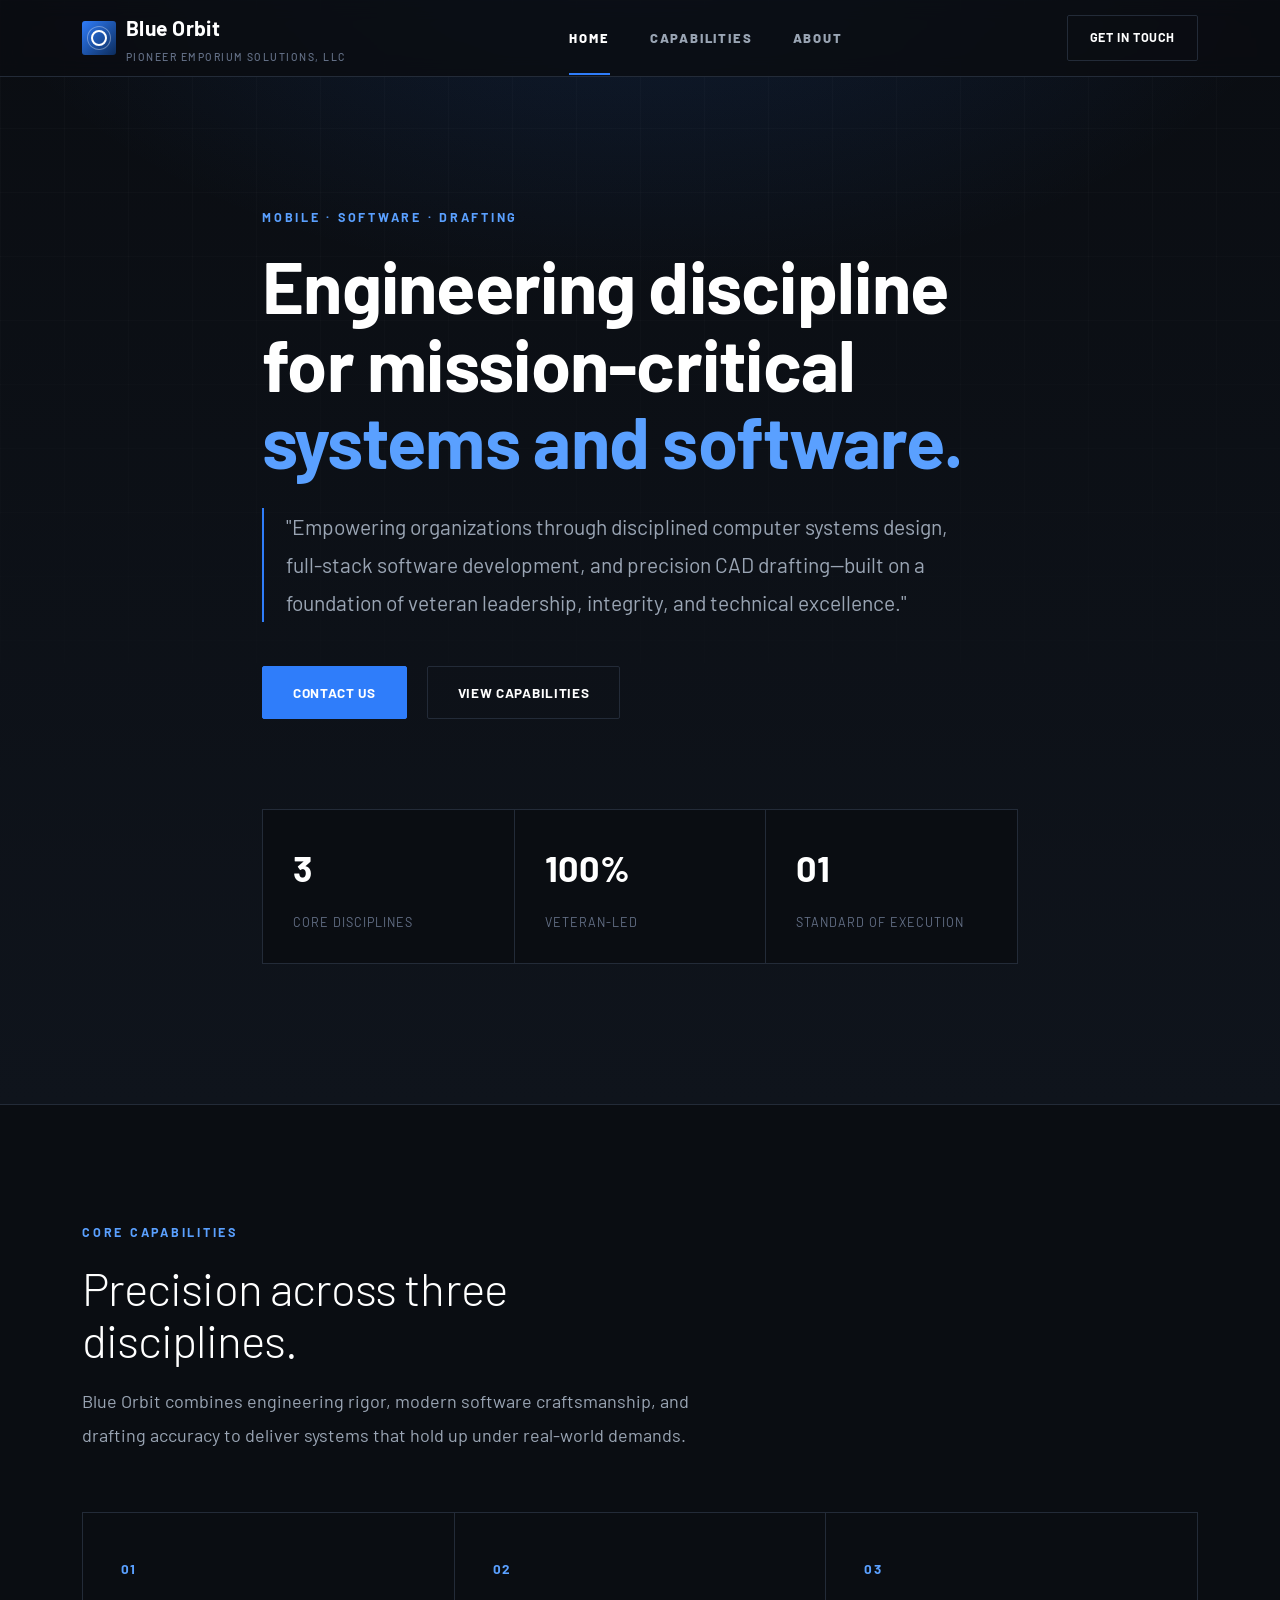
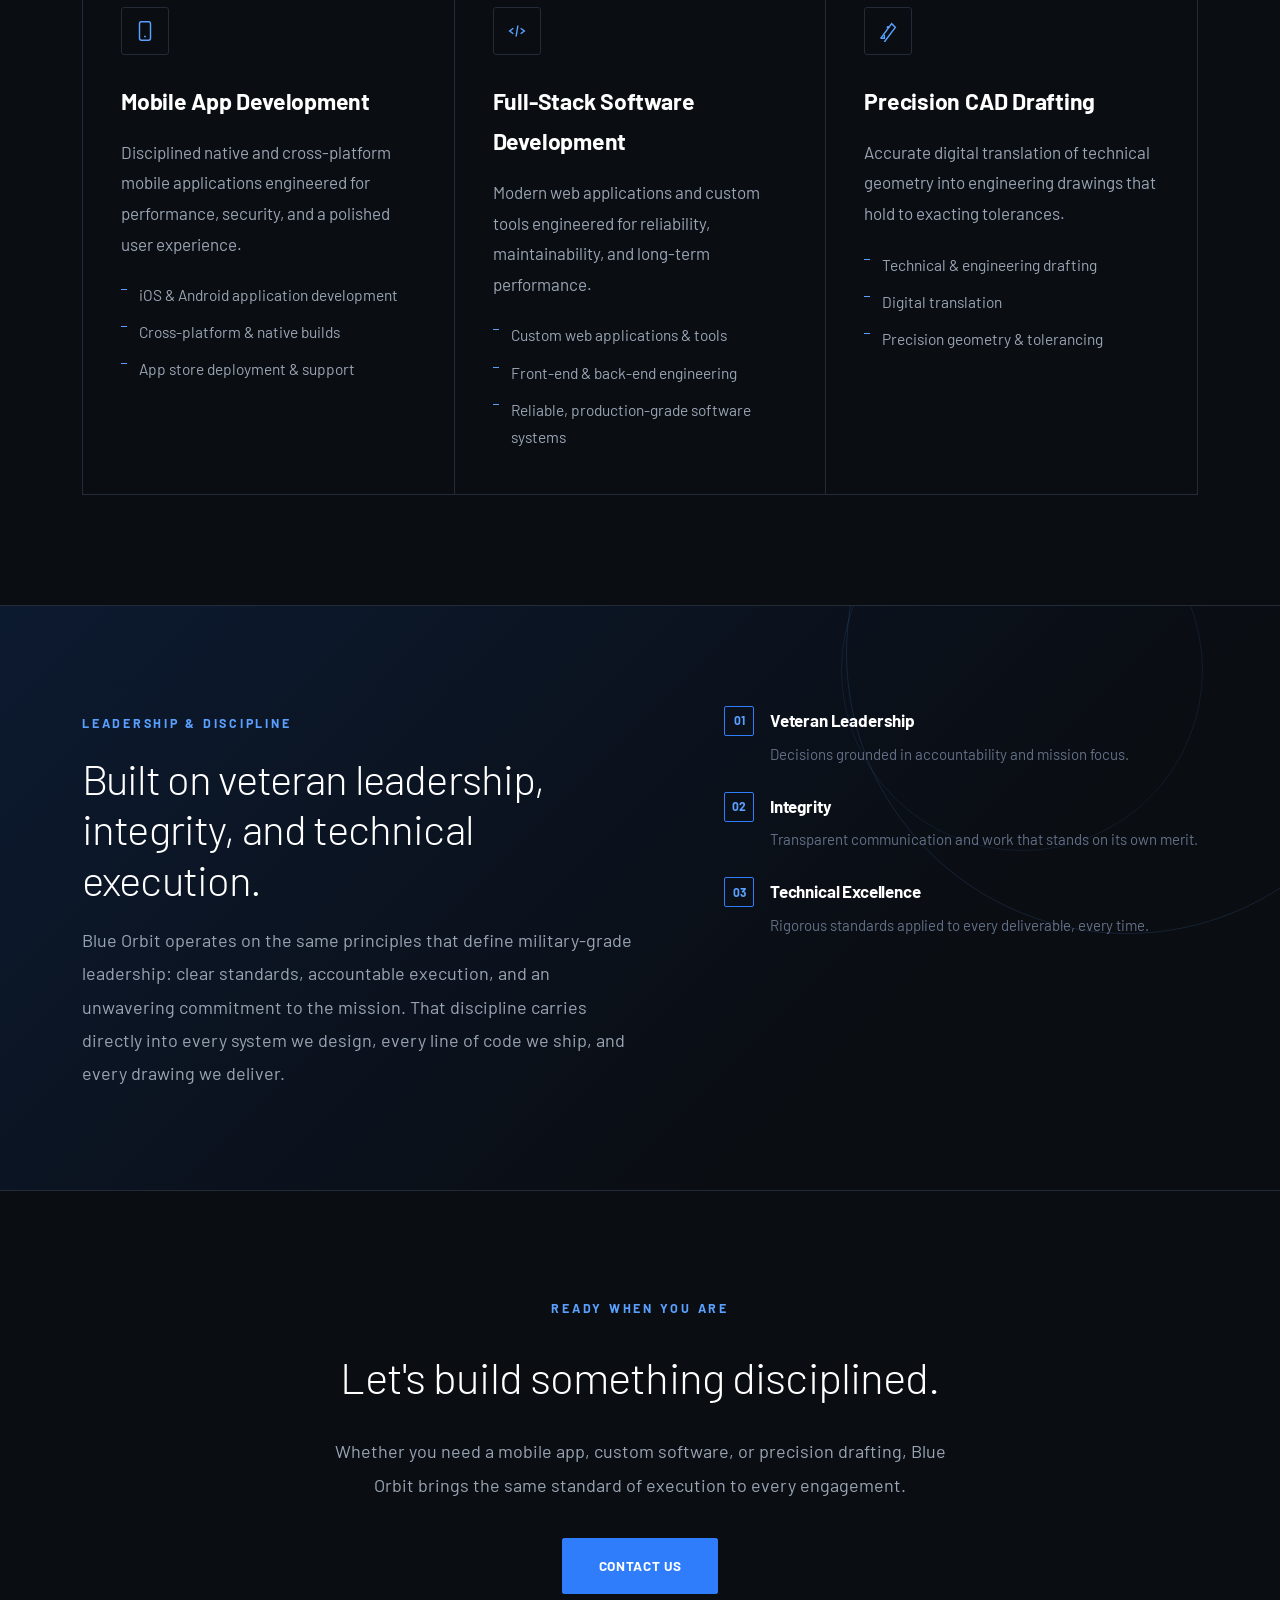
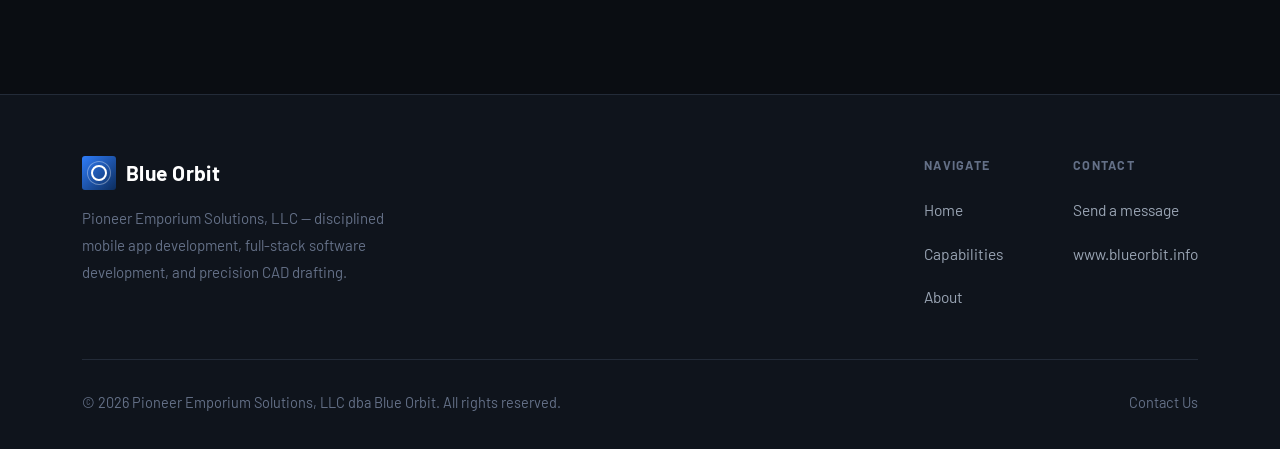
==== index.html @ cd6007b4 "Adopt Barlow typeface and light heading weights to match reference" ====
<!DOCTYPE html>
<html lang="en">
<head>
<meta charset="UTF-8">
<meta name="viewport" content="width=device-width, initial-scale=1.0">
<title>Blue Orbit | Mobile App Development, Software Development &amp; CAD Drafting</title>
<meta name="description" content="Blue Orbit (Pioneer Emporium Solutions, LLC) delivers disciplined mobile app development, full-stack software development, and precision CAD drafting — built on veteran leadership, integrity, and technical excellence.">
<link rel="icon" href="data:,">
<link rel="preconnect" href="https://fonts.googleapis.com">
<link rel="preconnect" href="https://fonts.gstatic.com" crossorigin>
<link href="https://fonts.googleapis.com/css2?family=Barlow:wght@300;400;500;600;700;800&display=swap" rel="stylesheet">
<link rel="stylesheet" href="styles.css">
</head>
<body>

<header class="site-header">
  <div class="container navbar">
    <a href="index.html" class="brand">
      <span class="brand-mark" aria-hidden="true"></span>
      <span>
        Blue Orbit
        <span class="brand-name-sub">Pioneer Emporium Solutions, LLC</span>
      </span>
    </a>

    <nav class="nav-links" id="navLinks">
      <a href="index.html" class="active">Home</a>
      <a href="index.html#capabilities">Capabilities</a>
      <a href="about.html">About</a>
    </nav>

    <div class="nav-cta">
      <a href="about.html#contact" class="btn btn-outline btn-sm">Get in Touch</a>
      <button class="menu-toggle" id="menuToggle" aria-label="Toggle navigation menu" aria-expanded="false">
        <span></span><span></span><span></span>
      </button>
    </div>
  </div>
</header>

<main>

  <section class="hero">
    <div class="container hero-inner">
      <span class="eyebrow">Mobile &middot; Software &middot; Drafting</span>
      <h1>Engineering discipline for mission-critical <span>systems and software.</span></h1>
      <p class="hero-mission">
        "Empowering organizations through disciplined computer systems design, full-stack software development, and precision CAD drafting&mdash;built on a foundation of veteran leadership, integrity, and technical excellence."
      </p>
      <div class="hero-actions">
        <a href="about.html#contact" class="btn btn-primary">Contact Us</a>
        <a href="#capabilities" class="btn btn-outline">View Capabilities</a>
      </div>
      <div class="hero-stats">
        <div class="hero-stat">
          <span class="num">3</span>
          <span class="label">Core Disciplines</span>
        </div>
        <div class="hero-stat">
          <span class="num">100%</span>
          <span class="label">Veteran-Led</span>
        </div>
        <div class="hero-stat">
          <span class="num">01</span>
          <span class="label">Standard of Execution</span>
        </div>
      </div>
    </div>
  </section>

  <section id="capabilities">
    <div class="container">
      <div class="section-header">
        <span class="eyebrow">Core Capabilities</span>
        <h2>Precision across three disciplines.</h2>
        <p>Blue Orbit combines engineering rigor, modern software craftsmanship, and drafting accuracy to deliver systems that hold up under real-world demands.</p>
      </div>

      <div class="card-grid">
        <div class="card">
          <div class="card-index">01</div>
          <div class="card-icon" aria-hidden="true">
            <svg width="22" height="22" viewBox="0 0 24 24" fill="none" stroke="currentColor" stroke-width="1.6"><rect x="6" y="2" width="12" height="20" rx="2"/><path d="M11 18h2"/></svg>
          </div>
          <h3>Mobile App Development</h3>
          <p>Disciplined native and cross-platform mobile applications engineered for performance, security, and a polished user experience.</p>
          <ul class="card-list">
            <li>iOS &amp; Android application development</li>
            <li>Cross-platform &amp; native builds</li>
            <li>App store deployment &amp; support</li>
          </ul>
        </div>

        <div class="card">
          <div class="card-index">02</div>
          <div class="card-icon" aria-hidden="true">
            <svg width="22" height="22" viewBox="0 0 24 24" fill="none" stroke="currentColor" stroke-width="1.6"><path d="M8 9l-4 3 4 3M16 9l4 3-4 3M13 6l-2 12"/></svg>
          </div>
          <h3>Full-Stack Software Development</h3>
          <p>Modern web applications and custom tools engineered for reliability, maintainability, and long-term performance.</p>
          <ul class="card-list">
            <li>Custom web applications &amp; tools</li>
            <li>Front-end &amp; back-end engineering</li>
            <li>Reliable, production-grade software systems</li>
          </ul>
        </div>

        <div class="card">
          <div class="card-index">03</div>
          <div class="card-icon" aria-hidden="true">
            <svg width="22" height="22" viewBox="0 0 24 24" fill="none" stroke="currentColor" stroke-width="1.6"><path d="M4 20L16 4l4 4L8 24"/><circle cx="12" cy="8" r="1.4" fill="currentColor" stroke="none"/><path d="M4 20h4v-4"/></svg>
          </div>
          <h3>Precision CAD Drafting</h3>
          <p>Accurate digital translation of technical geometry into engineering drawings that hold to exacting tolerances.</p>
          <ul class="card-list">
            <li>Technical &amp; engineering drafting</li>
            <li>Digital translation</li>
            <li>Precision geometry &amp; tolerancing</li>
          </ul>
        </div>
      </div>
    </div>
  </section>

  <section class="banner">
    <div class="container banner-inner">
      <div class="banner-copy">
        <span class="eyebrow">Leadership &amp; Discipline</span>
        <h2>Built on veteran leadership, integrity, and technical execution.</h2>
        <p>Blue Orbit operates on the same principles that define military-grade leadership: clear standards, accountable execution, and an unwavering commitment to the mission. That discipline carries directly into every system we design, every line of code we ship, and every drawing we deliver.</p>
      </div>
      <div class="banner-pillars">
        <div class="pillar">
          <div class="pillar-mark">01</div>
          <div>
            <h4>Veteran Leadership</h4>
            <p>Decisions grounded in accountability and mission focus.</p>
          </div>
        </div>
        <div class="pillar">
          <div class="pillar-mark">02</div>
          <div>
            <h4>Integrity</h4>
            <p>Transparent communication and work that stands on its own merit.</p>
          </div>
        </div>
        <div class="pillar">
          <div class="pillar-mark">03</div>
          <div>
            <h4>Technical Excellence</h4>
            <p>Rigorous standards applied to every deliverable, every time.</p>
          </div>
        </div>
      </div>
    </div>
  </section>

  <section class="cta-band">
    <div class="container">
      <span class="eyebrow">Ready When You Are</span>
      <h2>Let's build something disciplined.</h2>
      <p>Whether you need a mobile app, custom software, or precision drafting, Blue Orbit brings the same standard of execution to every engagement.</p>
      <a href="about.html#contact" class="btn btn-primary">Contact Us</a>
    </div>
  </section>

</main>

<footer class="site-footer">
  <div class="container">
    <div class="footer-top">
      <div class="footer-brand">
        <a href="index.html" class="brand">
          <span class="brand-mark" aria-hidden="true"></span>
          <span>Blue Orbit</span>
        </a>
        <p>Pioneer Emporium Solutions, LLC &mdash; disciplined mobile app development, full-stack software development, and precision CAD drafting.</p>
      </div>
      <div class="footer-cols">
        <div class="footer-col">
          <h5>Navigate</h5>
          <ul>
            <li><a href="index.html">Home</a></li>
            <li><a href="index.html#capabilities">Capabilities</a></li>
            <li><a href="about.html">About</a></li>
          </ul>
        </div>
        <div class="footer-col">
          <h5>Contact</h5>
          <ul>
            <li><a href="about.html#contact">Send a message</a></li>
            <li><a href="https://www.blueorbit.info">www.blueorbit.info</a></li>
          </ul>
        </div>
      </div>
    </div>
    <div class="footer-bottom">
      <span>&copy; 2026 Pioneer Emporium Solutions, LLC dba Blue Orbit. All rights reserved.</span>
      <a href="about.html#contact">Contact Us</a>
    </div>
  </div>
</footer>

<script src="script.js"></script>
</body>
</html>
---- styles.css ----
/* ==========================================================================
   Blue Orbit — Pioneer Emporium Solutions, LLC
   Global Stylesheet
   ========================================================================== */

:root {
  --color-bg: #0a0d12;
  --color-bg-alt: #0f141c;
  --color-surface: #141a24;
  --color-surface-border: #232b38;
  --color-accent: #2f7dfa;
  --color-accent-bright: #5aa0ff;
  --color-accent-dim: rgba(47, 125, 250, 0.12);
  --color-text: #e8ecf2;
  --color-text-muted: #9aa5b4;
  --color-text-faint: #647087;
  --color-white: #ffffff;
  --font-display: "Barlow", "Segoe UI", "Helvetica Neue", Arial, sans-serif;
  --font-body: "Barlow", "Segoe UI", "Helvetica Neue", Arial, sans-serif;
  --max-width: 1180px;
  --transition: 0.25s ease;
}

* {
  margin: 0;
  padding: 0;
  box-sizing: border-box;
}

html {
  scroll-behavior: smooth;
}

body {
  background-color: var(--color-bg);
  color: var(--color-text);
  font-family: var(--font-body);
  font-size: 18px;
  line-height: 1.75;
  -webkit-font-smoothing: antialiased;
  overflow-x: hidden;
}

img {
  max-width: 100%;
  display: block;
}

a {
  color: inherit;
  text-decoration: none;
}

ul {
  list-style: none;
}

.container {
  width: 100%;
  max-width: var(--max-width);
  margin: 0 auto;
  padding: 0 32px;
}

.eyebrow {
  display: inline-block;
  font-size: 12.5px;
  font-weight: 700;
  letter-spacing: 0.22em;
  text-transform: uppercase;
  color: var(--color-accent-bright);
  margin-bottom: 18px;
}

h1, h2, h3, h4 {
  font-family: var(--font-display);
  font-weight: 700;
  letter-spacing: -0.01em;
  color: var(--color-white);
}

/* ==========================================================================
   Navigation
   ========================================================================== */

.site-header {
  position: fixed;
  top: 0;
  left: 0;
  right: 0;
  z-index: 1000;
  background: rgba(10, 13, 18, 0.82);
  backdrop-filter: blur(10px);
  -webkit-backdrop-filter: blur(10px);
  border-bottom: 1px solid var(--color-surface-border);
  transition: background var(--transition);
}

.navbar {
  display: flex;
  align-items: center;
  justify-content: space-between;
  height: 76px;
}

.brand {
  display: flex;
  align-items: center;
  gap: 10px;
  font-family: var(--font-display);
  font-weight: 700;
  font-size: 21px;
  color: var(--color-white);
  letter-spacing: 0.02em;
}

.brand-mark {
  width: 34px;
  height: 34px;
  border-radius: 3px;
  background: linear-gradient(135deg, var(--color-accent) 0%, #0c2c5c 100%);
  display: flex;
  align-items: center;
  justify-content: center;
  position: relative;
  flex-shrink: 0;
}

.brand-mark::before {
  content: "";
  width: 12px;
  height: 12px;
  border: 2px solid var(--color-white);
  border-radius: 50%;
  box-shadow: 0 0 0 2px transparent;
}

.brand-mark::after {
  content: "";
  position: absolute;
  width: 22px;
  height: 22px;
  border: 1px solid rgba(255, 255, 255, 0.35);
  border-radius: 50%;
  transform: rotate(35deg);
}

.brand-name-sub {
  display: block;
  font-size: 10.5px;
  font-weight: 500;
  letter-spacing: 0.14em;
  text-transform: uppercase;
  color: var(--color-text-faint);
  margin-top: 1px;
}

.nav-links {
  display: flex;
  align-items: center;
  gap: 40px;
}

.nav-links a {
  font-size: 13px;
  font-weight: 800;
  text-transform: uppercase;
  color: var(--color-text-muted);
  letter-spacing: 0.14em;
  transition: color var(--transition);
  position: relative;
}

.nav-links a:hover,
.nav-links a.active {
  color: var(--color-white);
}

.nav-links a.active::after {
  content: "";
  position: absolute;
  left: 0;
  right: 0;
  bottom: -26px;
  height: 2px;
  background: var(--color-accent);
}

.nav-cta {
  display: flex;
  align-items: center;
  gap: 24px;
}

.btn {
  display: inline-flex;
  align-items: center;
  justify-content: center;
  gap: 8px;
  padding: 14px 30px;
  font-size: 13.5px;
  font-weight: 700;
  letter-spacing: 0.05em;
  text-transform: uppercase;
  border-radius: 2px;
  border: 1px solid transparent;
  cursor: pointer;
  transition: all var(--transition);
  white-space: nowrap;
}

.btn-primary {
  background: var(--color-accent);
  color: var(--color-white);
  border-color: var(--color-accent);
}

.btn-primary:hover {
  background: var(--color-accent-bright);
  border-color: var(--color-accent-bright);
  transform: translateY(-1px);
}

.btn-outline {
  background: transparent;
  color: var(--color-white);
  border-color: var(--color-surface-border);
}

.btn-outline:hover {
  border-color: var(--color-accent-bright);
  color: var(--color-accent-bright);
}

.btn-sm {
  padding: 11px 22px;
  font-size: 12.5px;
}

.menu-toggle {
  display: none;
  flex-direction: column;
  gap: 5px;
  background: none;
  border: none;
  cursor: pointer;
  padding: 8px;
}

.menu-toggle span {
  width: 24px;
  height: 2px;
  background: var(--color-white);
  transition: all var(--transition);
}

/* ==========================================================================
   Hero
   ========================================================================== */

.hero {
  position: relative;
  padding: 200px 0 140px;
  background:
    radial-gradient(ellipse 90% 60% at 50% -10%, rgba(47, 125, 250, 0.16), transparent 60%),
    linear-gradient(180deg, var(--color-bg) 0%, var(--color-bg-alt) 100%);
  border-bottom: 1px solid var(--color-surface-border);
  overflow: hidden;
}

.hero::before {
  content: "";
  position: absolute;
  inset: 0;
  background-image:
    linear-gradient(rgba(255, 255, 255, 0.025) 1px, transparent 1px),
    linear-gradient(90deg, rgba(255, 255, 255, 0.025) 1px, transparent 1px);
  background-size: 64px 64px;
  mask-image: linear-gradient(180deg, black, transparent 80%);
  pointer-events: none;
}

.hero-inner {
  position: relative;
  max-width: 820px;
}

.hero h1 {
  font-size: clamp(42px, 5.8vw, 72px);
  line-height: 1.08;
  margin-bottom: 28px;
}

.hero h1 span {
  color: var(--color-accent-bright);
}

.hero-mission {
  font-size: 21px;
  line-height: 1.8;
  color: var(--color-text-muted);
  max-width: 700px;
  margin-bottom: 44px;
  border-left: 2px solid var(--color-accent);
  padding-left: 22px;
}

.hero-actions {
  display: flex;
  align-items: center;
  gap: 20px;
  flex-wrap: wrap;
}

.hero-note {
  font-size: 14px;
  color: var(--color-text-faint);
  letter-spacing: 0.03em;
}

.hero-stats {
  position: relative;
  margin-top: 90px;
  display: grid;
  grid-template-columns: repeat(3, 1fr);
  gap: 1px;
  background: var(--color-surface-border);
  border: 1px solid var(--color-surface-border);
}

.hero-stat {
  background: var(--color-bg);
  padding: 26px 30px;
}

.hero-stat .num {
  display: block;
  font-family: var(--font-display);
  font-size: 36px;
  font-weight: 700;
  color: var(--color-white);
  margin-bottom: 6px;
}

.hero-stat .label {
  font-size: 12.5px;
  letter-spacing: 0.08em;
  text-transform: uppercase;
  color: var(--color-text-faint);
}

/* ==========================================================================
   Section Scaffolding
   ========================================================================== */

section {
  padding: 110px 0;
}

.section-header {
  max-width: 640px;
  margin-bottom: 60px;
}

.section-header h2 {
  font-size: clamp(32px, 3.8vw, 46px);
  font-weight: 300;
  letter-spacing: -0.02em;
  margin-bottom: 18px;
  line-height: 1.15;
}

.section-header p {
  color: var(--color-text-muted);
  font-size: 18px;
  line-height: 1.85;
}

.section-alt {
  background: var(--color-bg-alt);
  border-top: 1px solid var(--color-surface-border);
  border-bottom: 1px solid var(--color-surface-border);
}

/* ==========================================================================
   Capability / Service Cards
   ========================================================================== */

.card-grid {
  display: grid;
  grid-template-columns: repeat(3, 1fr);
  gap: 1px;
  background: var(--color-surface-border);
  border: 1px solid var(--color-surface-border);
}

.card {
  background: var(--color-bg);
  padding: 44px 38px;
  transition: background var(--transition);
  position: relative;
}

.card:hover {
  background: var(--color-surface);
}

.card-index {
  font-family: var(--font-display);
  font-size: 13.5px;
  font-weight: 700;
  color: var(--color-accent-bright);
  letter-spacing: 0.1em;
  margin-bottom: 26px;
}

.card-icon {
  width: 48px;
  height: 48px;
  border: 1px solid var(--color-surface-border);
  border-radius: 3px;
  display: flex;
  align-items: center;
  justify-content: center;
  margin-bottom: 26px;
  color: var(--color-accent-bright);
}

.card h3 {
  font-size: 23px;
  margin-bottom: 16px;
}

.card p {
  color: var(--color-text-muted);
  font-size: 17px;
  line-height: 1.8;
  margin-bottom: 22px;
}

.card-list {
  display: flex;
  flex-direction: column;
  gap: 10px;
}

.card-list li {
  font-size: 15.5px;
  color: var(--color-text-muted);
  padding-left: 18px;
  position: relative;
}

.card-list li::before {
  content: "";
  position: absolute;
  left: 0;
  top: 8px;
  width: 6px;
  height: 1px;
  background: var(--color-accent-bright);
}

/* ==========================================================================
   Leadership Banner
   ========================================================================== */

.banner {
  position: relative;
  background: linear-gradient(135deg, #0c1a30 0%, #0a0d12 70%);
  border-top: 1px solid var(--color-surface-border);
  border-bottom: 1px solid var(--color-surface-border);
  padding: 100px 0;
  overflow: hidden;
}

.banner::before {
  content: "";
  position: absolute;
  top: -40%;
  right: -10%;
  width: 560px;
  height: 560px;
  border: 1px solid rgba(90, 160, 255, 0.14);
  border-radius: 50%;
}

.banner::after {
  content: "";
  position: absolute;
  top: -20%;
  right: 6%;
  width: 360px;
  height: 360px;
  border: 1px solid rgba(90, 160, 255, 0.1);
  border-radius: 50%;
}

.banner-inner {
  position: relative;
  display: flex;
  align-items: flex-start;
  justify-content: space-between;
  gap: 60px;
  flex-wrap: wrap;
}

.banner-copy {
  max-width: 560px;
}

.banner-copy h2 {
  font-size: clamp(30px, 3.6vw, 42px);
  font-weight: 300;
  letter-spacing: -0.02em;
  margin-bottom: 20px;
  line-height: 1.2;
}

.banner-copy p {
  color: var(--color-text-muted);
  font-size: 18px;
  line-height: 1.85;
}

.banner-pillars {
  display: flex;
  flex-direction: column;
  gap: 26px;
  min-width: 280px;
}

.pillar {
  display: flex;
  gap: 16px;
  align-items: flex-start;
}

.pillar-mark {
  width: 30px;
  height: 30px;
  flex-shrink: 0;
  border: 1px solid var(--color-accent);
  color: var(--color-accent-bright);
  display: flex;
  align-items: center;
  justify-content: center;
  font-size: 12px;
  font-weight: 700;
  border-radius: 2px;
}

.pillar h4 {
  font-size: 17px;
  margin-bottom: 6px;
}

.pillar p {
  font-size: 15px;
  color: var(--color-text-faint);
  line-height: 1.6;
}

/* ==========================================================================
   CTA Band
   ========================================================================== */

.cta-band {
  padding: 100px 0;
  text-align: center;
}

.cta-band h2 {
  font-size: clamp(30px, 3.8vw, 44px);
  font-weight: 300;
  letter-spacing: -0.02em;
  margin-bottom: 20px;
}

.cta-band p {
  color: var(--color-text-muted);
  max-width: 620px;
  margin: 0 auto 36px;
  font-size: 18px;
  line-height: 1.85;
}

.cta-band .btn {
  padding: 15px 36px;
}

/* ==========================================================================
   About Page — Overview
   ========================================================================== */

.page-hero {
  padding: 180px 0 90px;
  background: linear-gradient(180deg, var(--color-bg) 0%, var(--color-bg-alt) 100%);
  border-bottom: 1px solid var(--color-surface-border);
}

.page-hero h1 {
  font-size: clamp(38px, 5vw, 60px);
  font-weight: 300;
  letter-spacing: -0.02em;
  line-height: 1.12;
  max-width: 820px;
  margin-bottom: 22px;
}

.page-hero p {
  color: var(--color-text-muted);
  font-size: 19px;
  max-width: 720px;
  line-height: 1.85;
}

.overview {
  display: grid;
  grid-template-columns: 1.1fr 0.9fr;
  gap: 70px;
  align-items: start;
}

.overview-copy p {
  color: var(--color-text-muted);
  font-size: 18px;
  line-height: 1.9;
  margin-bottom: 20px;
}

.overview-copy strong {
  color: var(--color-white);
}

.fact-panel {
  background: var(--color-surface);
  border: 1px solid var(--color-surface-border);
  padding: 36px;
}

.fact-panel h4 {
  font-size: 13.5px;
  letter-spacing: 0.1em;
  text-transform: uppercase;
  color: var(--color-accent-bright);
  margin-bottom: 24px;
}

.fact-row {
  display: flex;
  justify-content: space-between;
  gap: 16px;
  padding: 16px 0;
  border-top: 1px solid var(--color-surface-border);
  font-size: 15.5px;
}

.fact-row:first-of-type {
  border-top: none;
}

.fact-row .k {
  color: var(--color-text-faint);
}

.fact-row .v {
  color: var(--color-text);
  font-weight: 600;
  text-align: right;
}

/* ==========================================================================
   Values Grid
   ========================================================================== */

.values-grid {
  display: grid;
  grid-template-columns: repeat(3, 1fr);
  gap: 1px;
  background: var(--color-surface-border);
  border: 1px solid var(--color-surface-border);
}

.value-card {
  background: var(--color-bg);
  padding: 40px 34px;
}

.value-card .num {
  font-family: var(--font-display);
  font-size: 13.5px;
  font-weight: 700;
  color: var(--color-accent-bright);
  letter-spacing: 0.1em;
  margin-bottom: 20px;
}

.value-card h3 {
  font-size: 22px;
  margin-bottom: 14px;
}

.value-card p {
  color: var(--color-text-muted);
  font-size: 16.5px;
  line-height: 1.8;
}

/* ==========================================================================
   Contact Section
   ========================================================================== */

.contact-wrap {
  display: grid;
  grid-template-columns: 0.85fr 1.15fr;
  gap: 1px;
  background: var(--color-surface-border);
  border: 1px solid var(--color-surface-border);
}

.contact-card {
  background: var(--color-surface);
  padding: 48px 42px;
}

.contact-card h3 {
  font-size: 25px;
  margin-bottom: 18px;
}

.contact-card p {
  color: var(--color-text-muted);
  font-size: 17px;
  line-height: 1.8;
  margin-bottom: 30px;
}

.contact-email {
  display: inline-flex;
  align-items: center;
  gap: 10px;
  font-size: 17.5px;
  font-weight: 700;
  color: var(--color-white);
  padding: 18px 22px;
  border: 1px solid var(--color-surface-border);
  background: var(--color-bg);
  transition: border-color var(--transition), color var(--transition);
  margin-bottom: 36px;
  word-break: break-all;
}

.contact-email:hover {
  border-color: var(--color-accent);
  color: var(--color-accent-bright);
}

.contact-meta {
  display: flex;
  flex-direction: column;
  gap: 18px;
}

.contact-meta-item .k {
  display: block;
  font-size: 11.5px;
  letter-spacing: 0.1em;
  text-transform: uppercase;
  color: var(--color-text-faint);
  margin-bottom: 6px;
}

.contact-meta-item .v {
  font-size: 16px;
  color: var(--color-text);
}

.contact-form {
  background: var(--color-bg);
  padding: 48px 42px;
}

.form-row {
  display: grid;
  grid-template-columns: 1fr 1fr;
  gap: 20px;
}

.field {
  margin-bottom: 22px;
}

.field label {
  display: block;
  font-size: 12.5px;
  letter-spacing: 0.06em;
  text-transform: uppercase;
  color: var(--color-text-faint);
  margin-bottom: 10px;
}

.field input,
.field textarea {
  width: 100%;
  background: var(--color-surface);
  border: 1px solid var(--color-surface-border);
  color: var(--color-text);
  padding: 15px 18px;
  font-size: 16px;
  font-family: var(--font-body);
  border-radius: 2px;
  transition: border-color var(--transition);
}

.field input:focus,
.field textarea:focus {
  outline: none;
  border-color: var(--color-accent);
}

.field textarea {
  resize: vertical;
  min-height: 130px;
}

.form-note {
  font-size: 13.5px;
  color: var(--color-text-faint);
  margin-top: 6px;
}

/* ==========================================================================
   Footer
   ========================================================================== */

.site-footer {
  border-top: 1px solid var(--color-surface-border);
  padding: 60px 0 34px;
  background: var(--color-bg-alt);
}

.footer-top {
  display: flex;
  justify-content: space-between;
  gap: 40px;
  flex-wrap: wrap;
  margin-bottom: 46px;
}

.footer-brand .brand {
  margin-bottom: 14px;
}

.footer-brand p {
  color: var(--color-text-faint);
  font-size: 15px;
  max-width: 340px;
  line-height: 1.8;
}

.footer-cols {
  display: flex;
  gap: 70px;
  flex-wrap: wrap;
}

.footer-col h5 {
  font-size: 12.5px;
  letter-spacing: 0.1em;
  text-transform: uppercase;
  color: var(--color-text-faint);
  margin-bottom: 18px;
}

.footer-col ul {
  display: flex;
  flex-direction: column;
  gap: 12px;
}

.footer-col a {
  font-size: 15.5px;
  color: var(--color-text-muted);
  transition: color var(--transition);
}

.footer-col a:hover {
  color: var(--color-accent-bright);
}

.footer-bottom {
  display: flex;
  justify-content: space-between;
  align-items: center;
  gap: 20px;
  flex-wrap: wrap;
  padding-top: 30px;
  border-top: 1px solid var(--color-surface-border);
  font-size: 14.5px;
  color: var(--color-text-faint);
}

/* ==========================================================================
   Responsive
   ========================================================================== */

@media (max-width: 900px) {
  .card-grid,
  .values-grid {
    grid-template-columns: 1fr;
  }

  .overview {
    grid-template-columns: 1fr;
  }

  .contact-wrap {
    grid-template-columns: 1fr;
  }

  .hero-stats {
    grid-template-columns: 1fr;
  }

  .banner-inner {
    flex-direction: column;
  }
}

@media (max-width: 760px) {
  .menu-toggle {
    display: flex;
  }

  .nav-links {
    position: fixed;
    top: 76px;
    left: 0;
    right: 0;
    background: var(--color-bg);
    border-bottom: 1px solid var(--color-surface-border);
    flex-direction: column;
    align-items: flex-start;
    gap: 0;
    padding: 10px 32px 26px;
    transform: translateY(-12px);
    opacity: 0;
    visibility: hidden;
    transition: all var(--transition);
  }

  .nav-links.open {
    transform: translateY(0);
    opacity: 1;
    visibility: visible;
  }

  .nav-links a {
    width: 100%;
    padding: 14px 0;
    border-bottom: 1px solid var(--color-surface-border);
  }

  .nav-links a.active::after {
    display: none;
  }

  .nav-cta .btn-outline {
    display: none;
  }

  .hero {
    padding: 150px 0 90px;
  }

  section {
    padding: 80px 0;
  }

  .form-row {
    grid-template-columns: 1fr;
  }

  .footer-top {
    flex-direction: column;
  }
}

@media (max-width: 520px) {
  .container {
    padding: 0 22px;
  }

  .hero-actions {
    flex-direction: column;
    align-items: flex-start;
  }
}
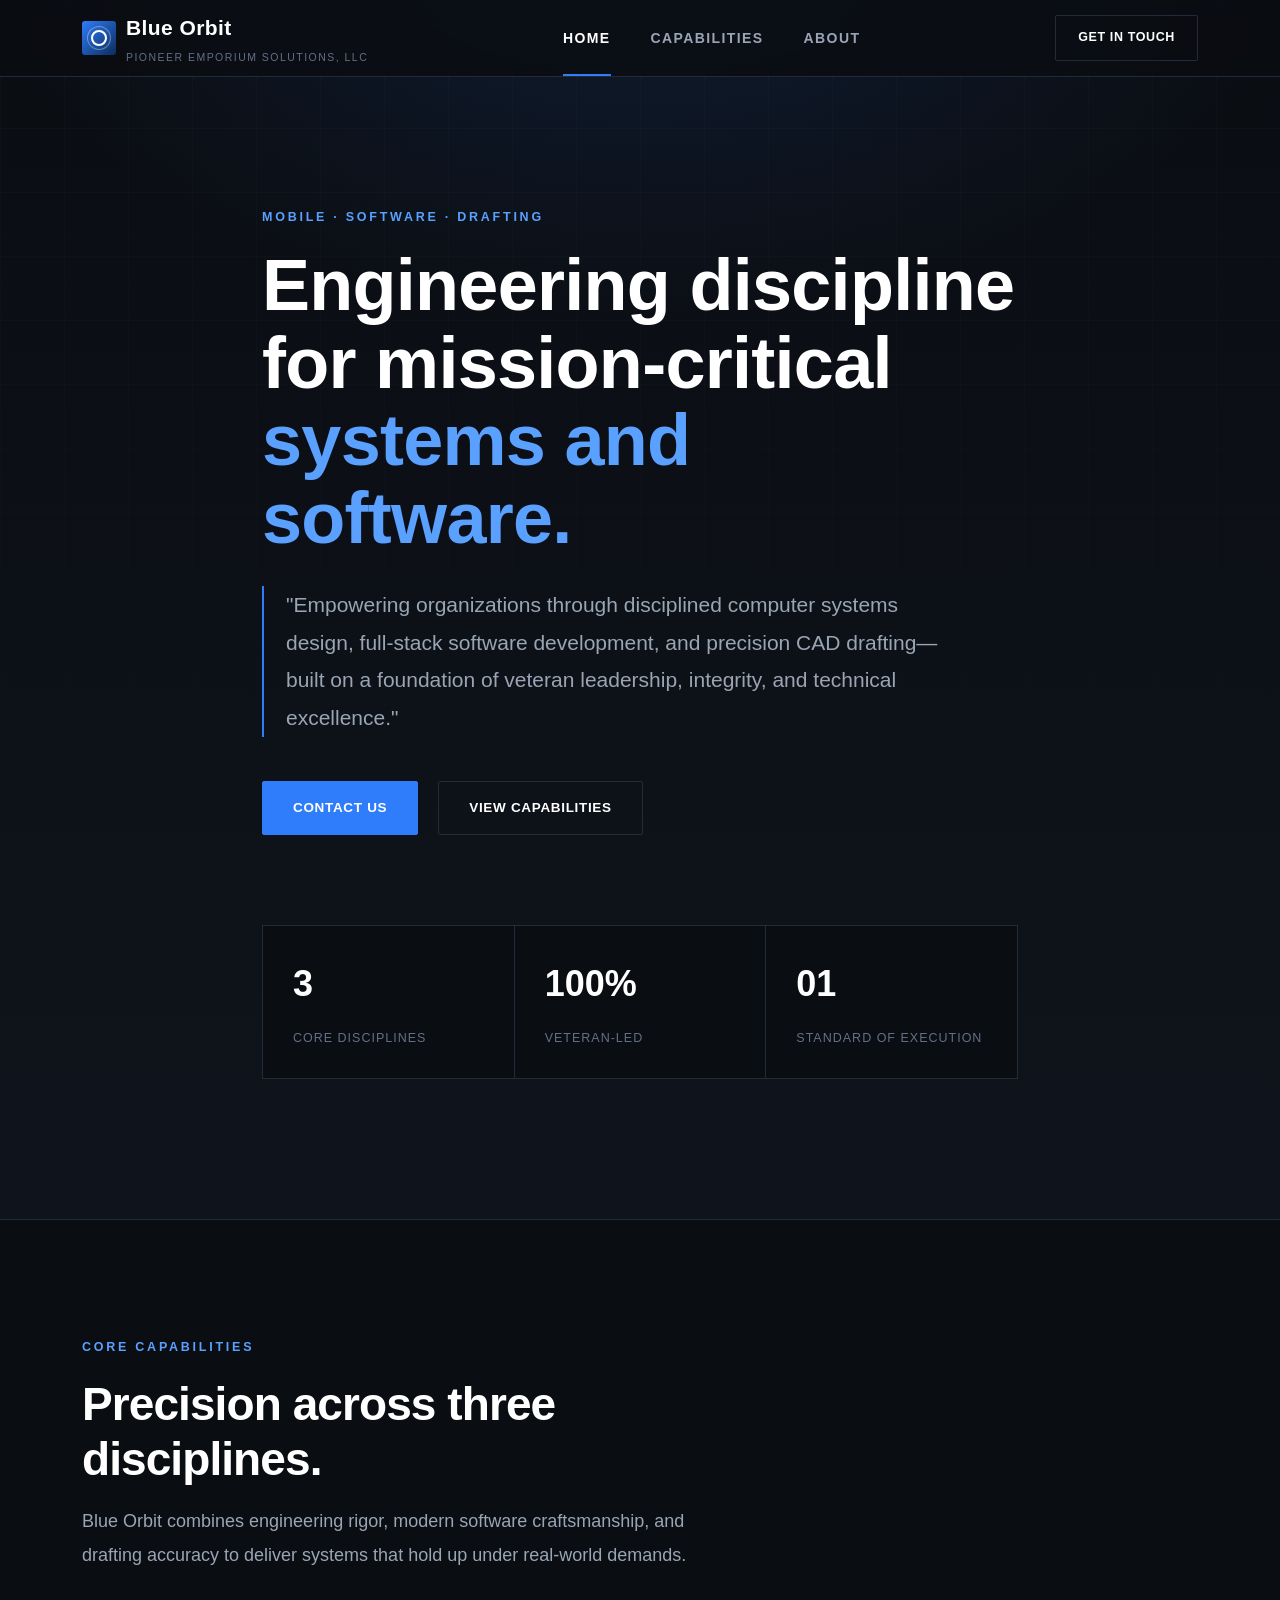
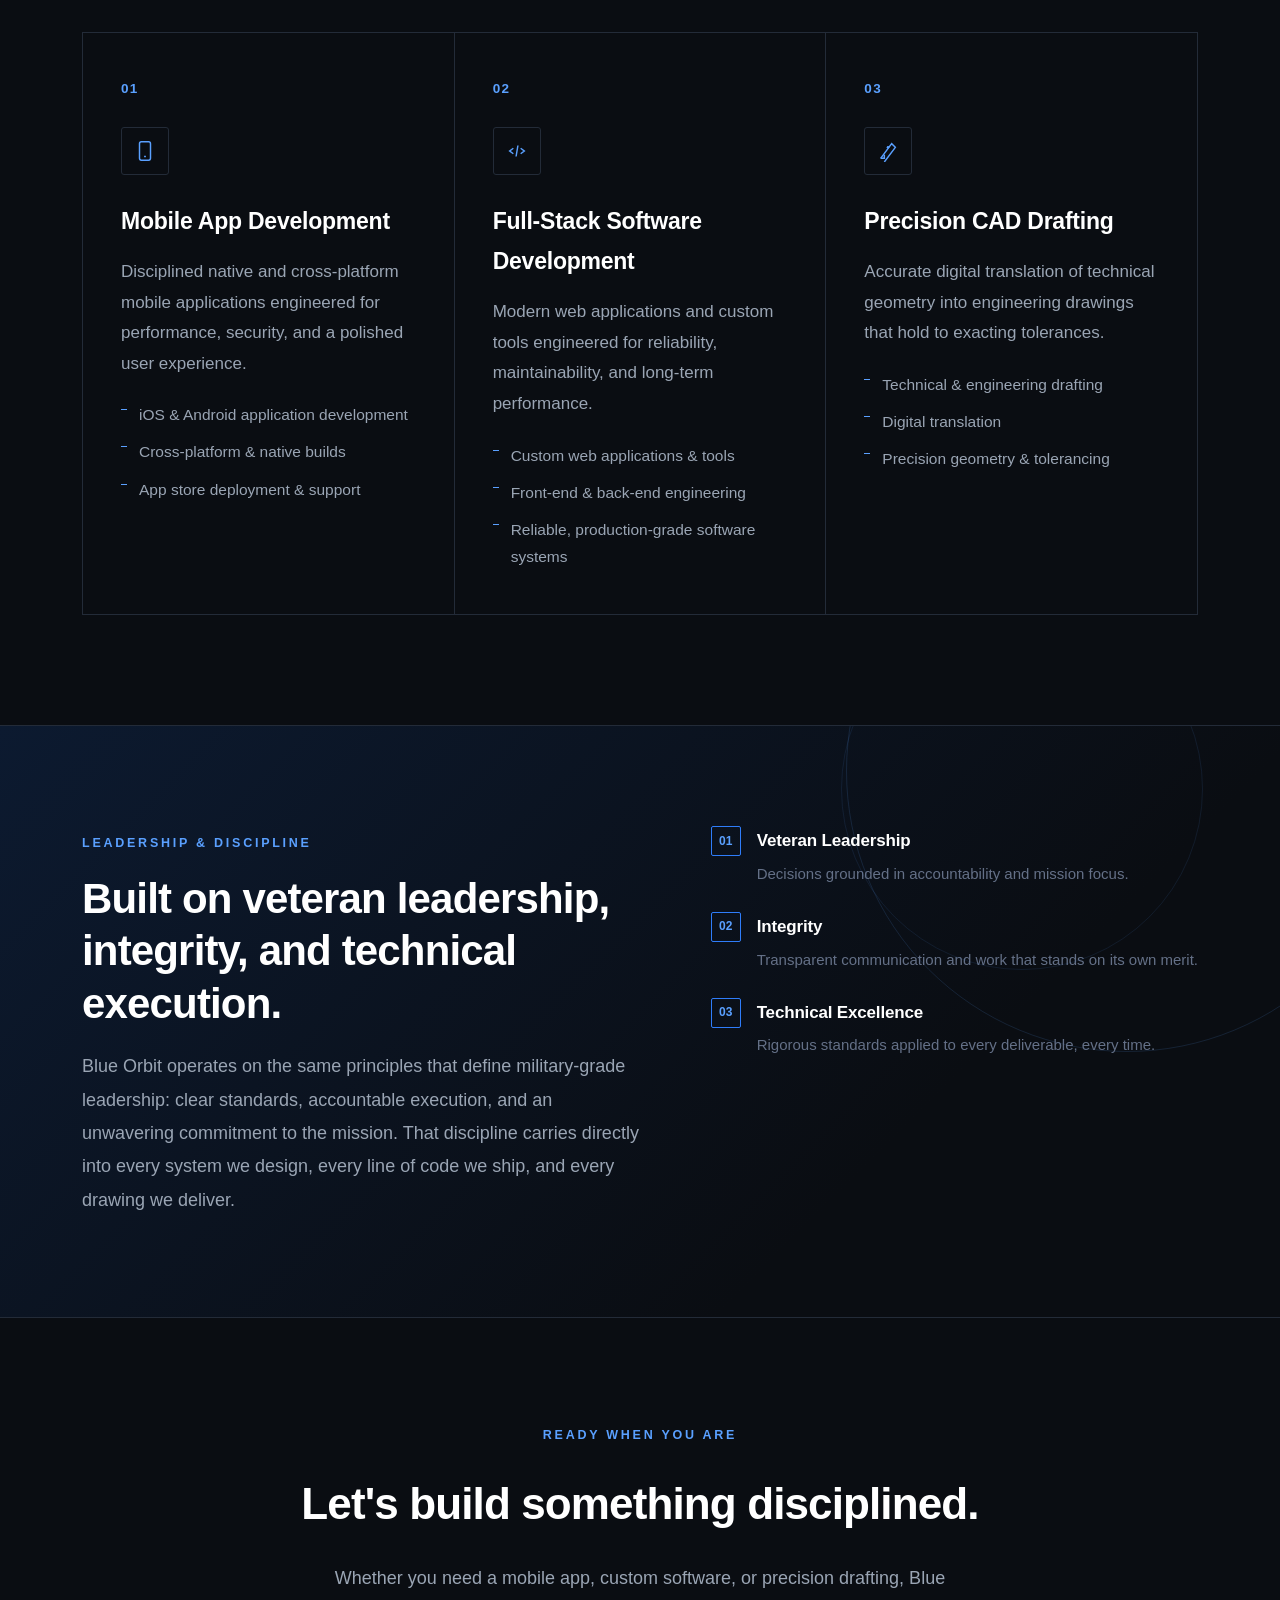
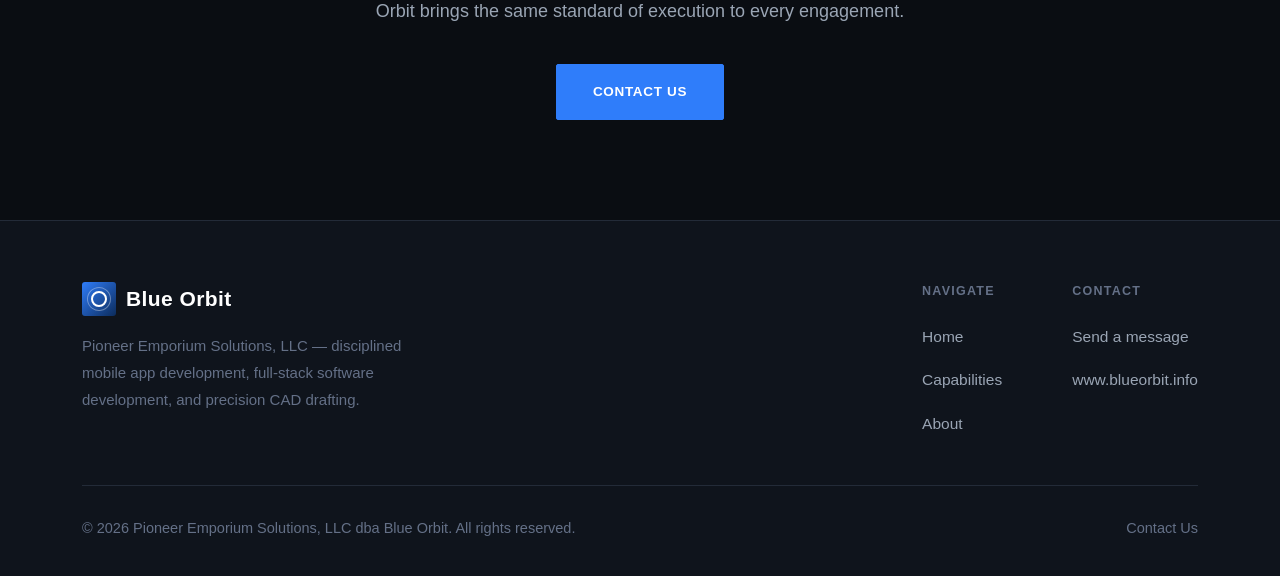
==== commit 62af9462: "Use system fonts for privacy; tune readability for mobile" ====
--- a/index.html
+++ b/index.html
@@ -6,9 +6,6 @@
 <title>Blue Orbit | Mobile App Development, Software Development &amp; CAD Drafting</title>
 <meta name="description" content="Blue Orbit (Pioneer Emporium Solutions, LLC) delivers disciplined mobile app development, full-stack software development, and precision CAD drafting — built on veteran leadership, integrity, and technical excellence.">
 <link rel="icon" href="data:,">
-<link rel="preconnect" href="https://fonts.googleapis.com">
-<link rel="preconnect" href="https://fonts.gstatic.com" crossorigin>
-<link href="https://fonts.googleapis.com/css2?family=Barlow:wght@300;400;500;600;700;800&display=swap" rel="stylesheet">
 <link rel="stylesheet" href="styles.css">
 </head>
 <body>
--- a/styles.css
+++ b/styles.css
@@ -15,8 +15,11 @@
   --color-text-muted: #9aa5b4;
   --color-text-faint: #647087;
   --color-white: #ffffff;
-  --font-display: "Barlow", "Segoe UI", "Helvetica Neue", Arial, sans-serif;
-  --font-body: "Barlow", "Segoe UI", "Helvetica Neue", Arial, sans-serif;
+  /* Native system fonts — no external requests, nothing loaded from third
+     parties, and each OS renders its own most-legible typeface:
+     San Francisco on iPhone/Mac, Roboto on Android, Segoe UI on Windows. */
+  --font-display: -apple-system, BlinkMacSystemFont, "Segoe UI", Roboto, "Helvetica Neue", Arial, sans-serif;
+  --font-body: -apple-system, BlinkMacSystemFont, "Segoe UI", Roboto, "Helvetica Neue", Arial, sans-serif;
   --max-width: 1180px;
   --transition: 0.25s ease;
 }
@@ -29,6 +32,9 @@
 
 html {
   scroll-behavior: smooth;
+  /* Stop iOS Safari from inflating text in landscape orientation */
+  -webkit-text-size-adjust: 100%;
+  text-size-adjust: 100%;
 }
 
 body {
@@ -162,11 +168,11 @@
 }
 
 .nav-links a {
-  font-size: 13px;
-  font-weight: 800;
+  font-size: 14px;
+  font-weight: 700;
   text-transform: uppercase;
   color: var(--color-text-muted);
-  letter-spacing: 0.14em;
+  letter-spacing: 0.1em;
   transition: color var(--transition);
   position: relative;
 }
@@ -364,10 +370,10 @@
 
 .section-header h2 {
   font-size: clamp(32px, 3.8vw, 46px);
-  font-weight: 300;
+  font-weight: 600;
   letter-spacing: -0.02em;
   margin-bottom: 18px;
-  line-height: 1.15;
+  line-height: 1.2;
 }
 
 .section-header p {
@@ -511,10 +517,10 @@
 
 .banner-copy h2 {
   font-size: clamp(30px, 3.6vw, 42px);
-  font-weight: 300;
+  font-weight: 600;
   letter-spacing: -0.02em;
   margin-bottom: 20px;
-  line-height: 1.2;
+  line-height: 1.25;
 }
 
 .banner-copy p {
@@ -572,7 +578,7 @@
 
 .cta-band h2 {
   font-size: clamp(30px, 3.8vw, 44px);
-  font-weight: 300;
+  font-weight: 600;
   letter-spacing: -0.02em;
   margin-bottom: 20px;
 }
@@ -601,9 +607,9 @@
 
 .page-hero h1 {
   font-size: clamp(38px, 5vw, 60px);
-  font-weight: 300;
+  font-weight: 600;
   letter-spacing: -0.02em;
-  line-height: 1.12;
+  line-height: 1.15;
   max-width: 820px;
   margin-bottom: 22px;
 }
@@ -958,7 +964,8 @@
 
   .nav-links a {
     width: 100%;
-    padding: 14px 0;
+    font-size: 16px;
+    padding: 16px 0;
     border-bottom: 1px solid var(--color-surface-border);
   }
 
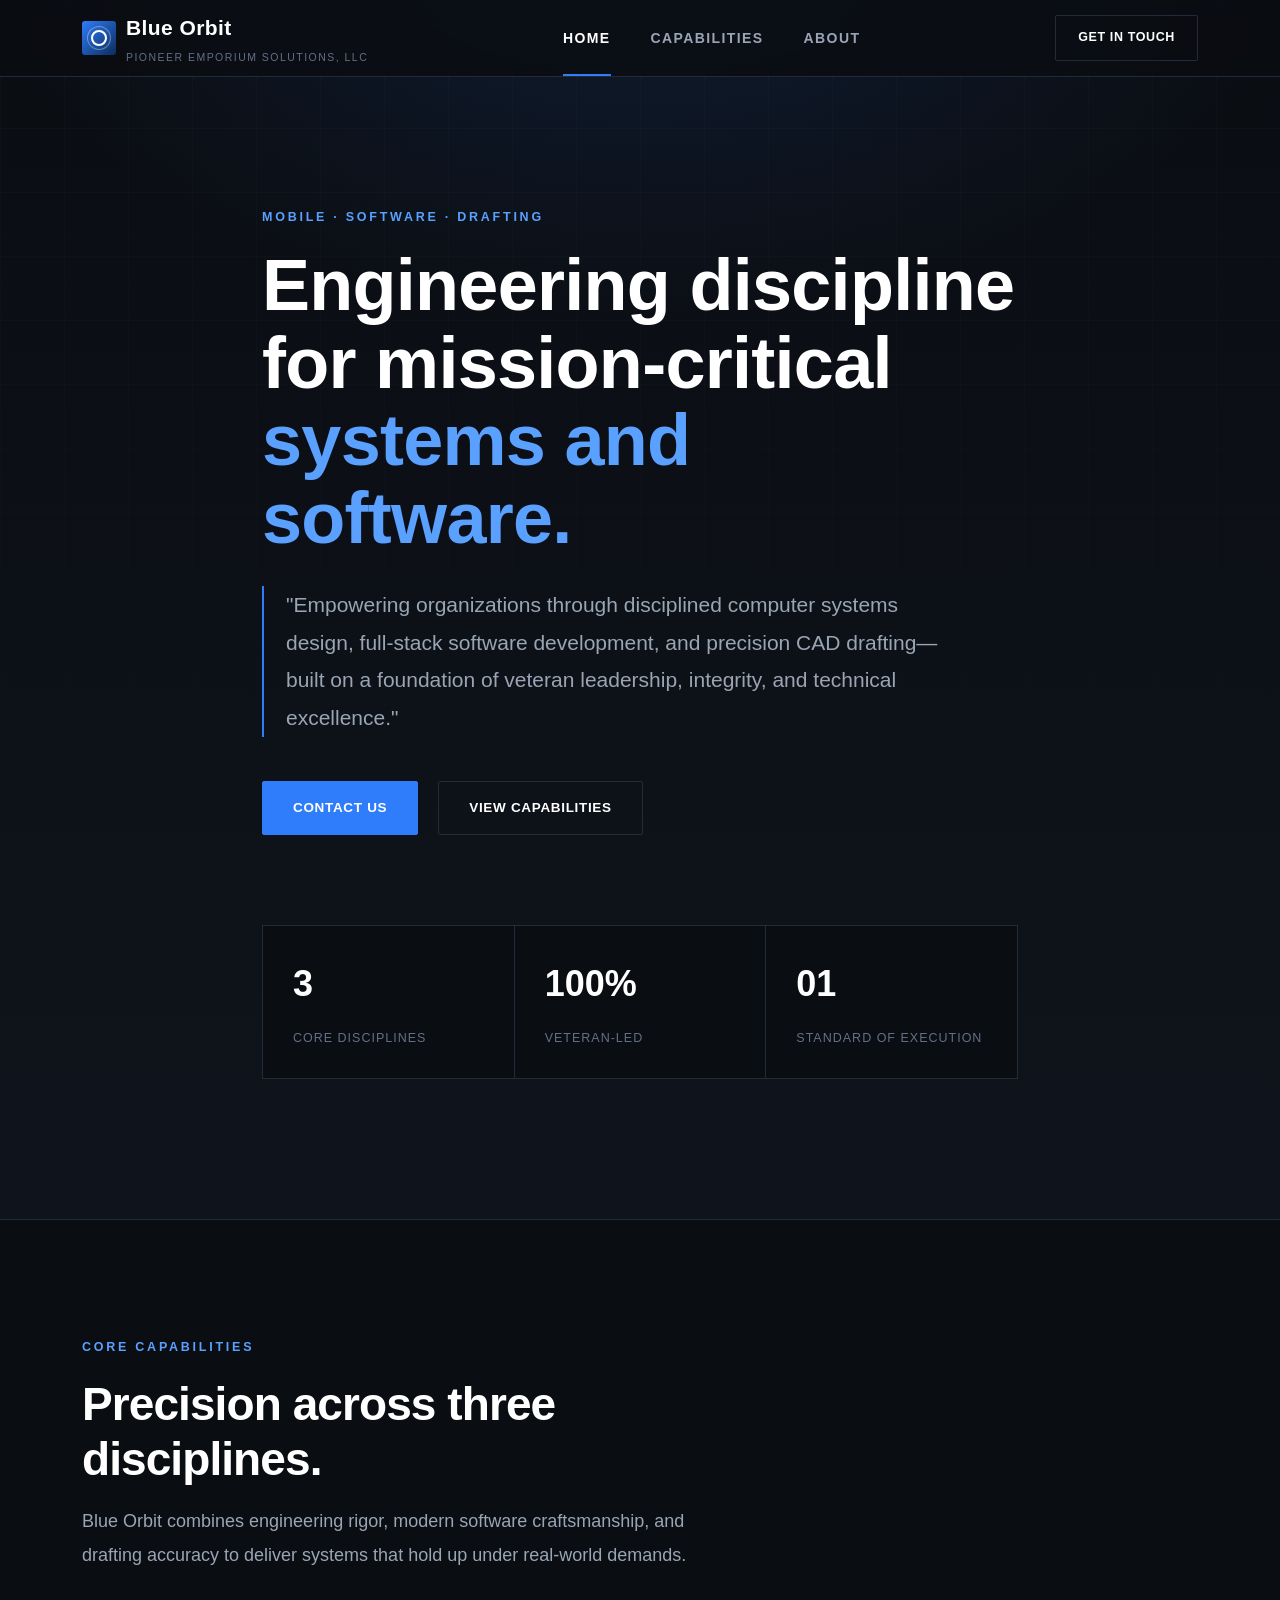
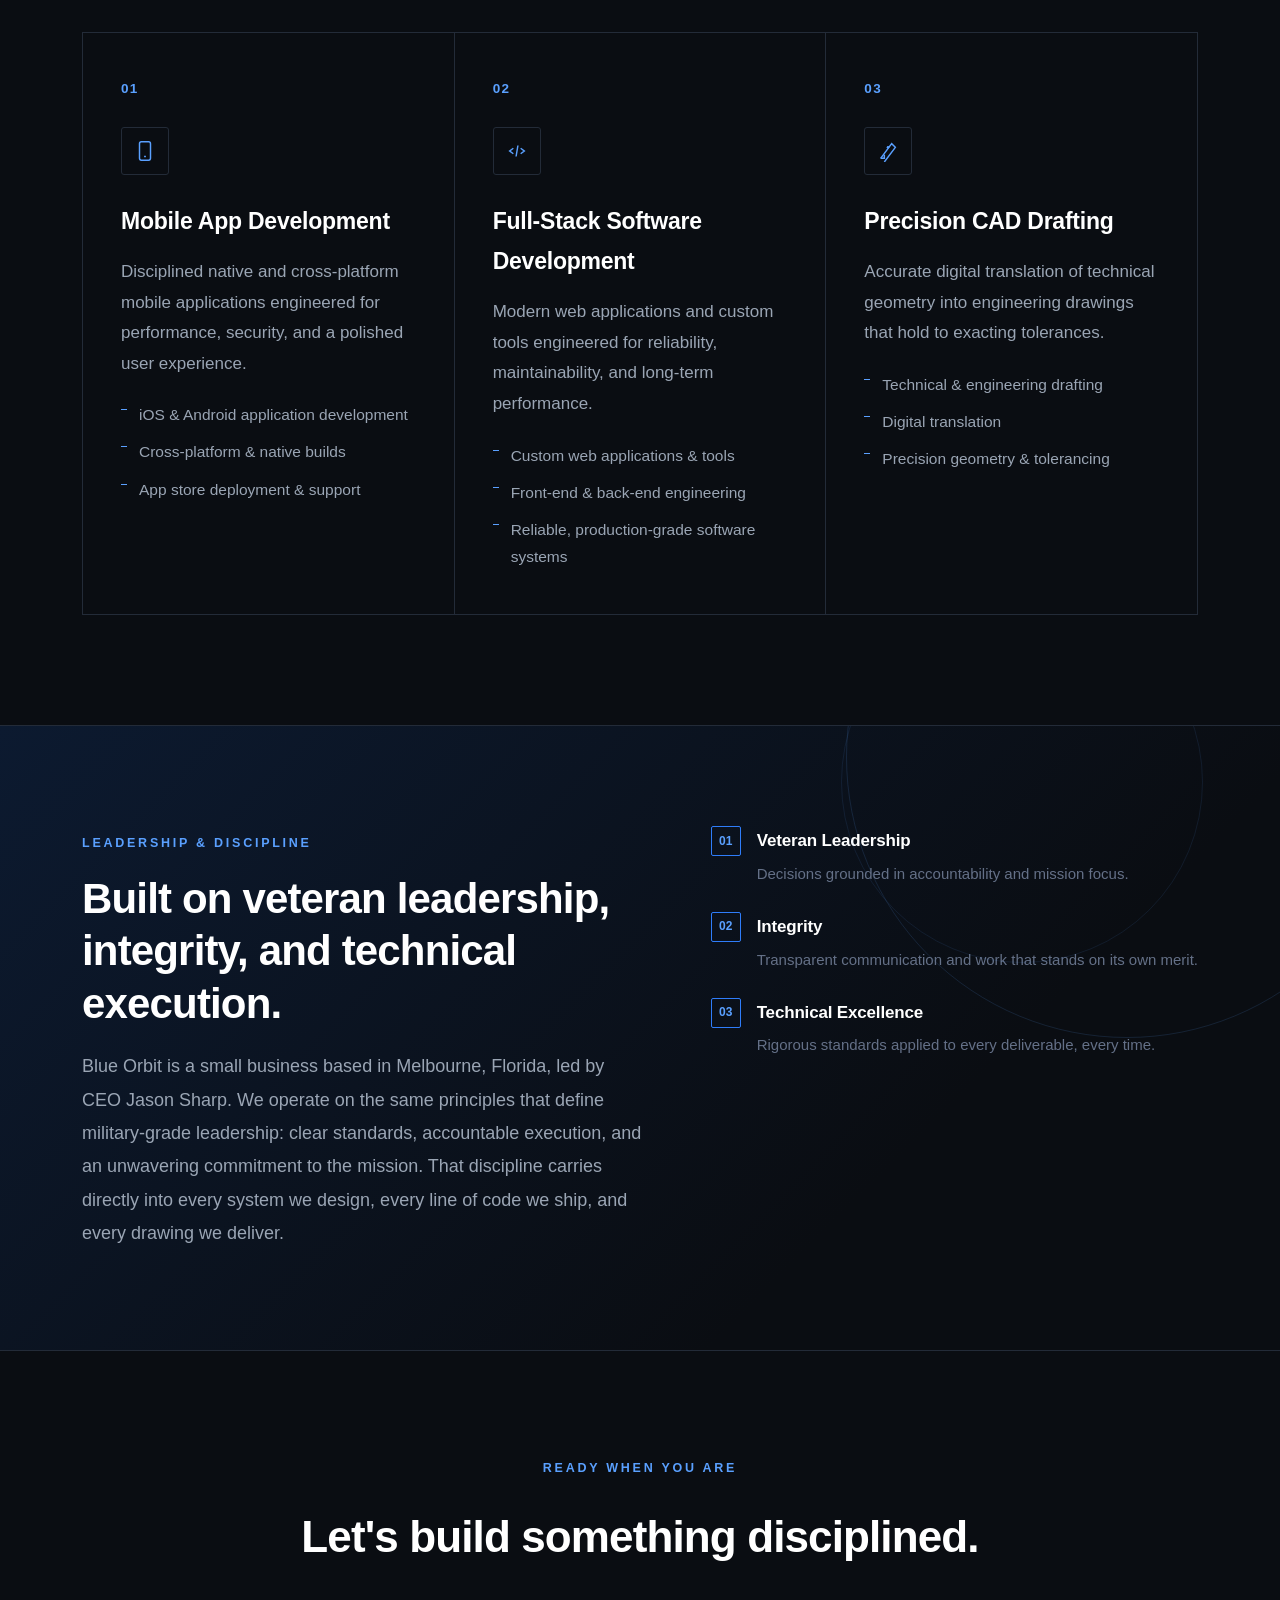
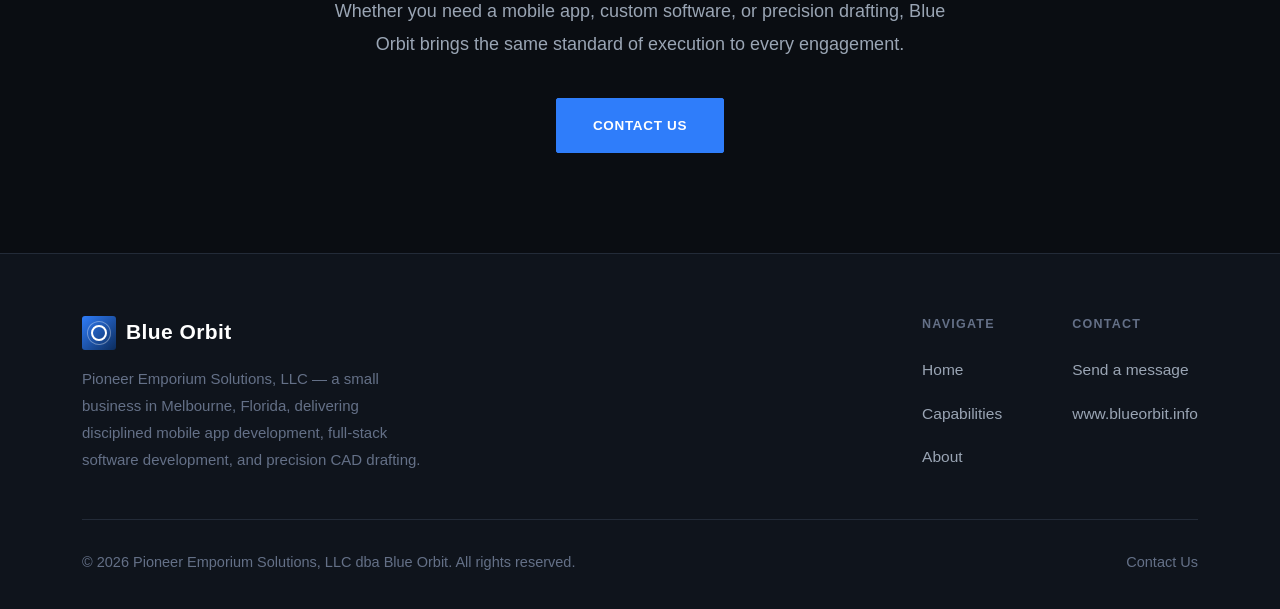
==== commit fe407e59: "Add small business status, Melbourne FL location, and CEO Jason Sharp" ====
--- a/index.html
+++ b/index.html
@@ -4,7 +4,7 @@
 <meta charset="UTF-8">
 <meta name="viewport" content="width=device-width, initial-scale=1.0">
 <title>Blue Orbit | Mobile App Development, Software Development &amp; CAD Drafting</title>
-<meta name="description" content="Blue Orbit (Pioneer Emporium Solutions, LLC) delivers disciplined mobile app development, full-stack software development, and precision CAD drafting — built on veteran leadership, integrity, and technical excellence.">
+<meta name="description" content="Blue Orbit (Pioneer Emporium Solutions, LLC) is a veteran-led small business in Melbourne, Florida delivering disciplined mobile app development, full-stack software development, and precision CAD drafting.">
 <link rel="icon" href="data:,">
 <link rel="stylesheet" href="styles.css">
 </head>
@@ -124,7 +124,7 @@
       <div class="banner-copy">
         <span class="eyebrow">Leadership &amp; Discipline</span>
         <h2>Built on veteran leadership, integrity, and technical execution.</h2>
-        <p>Blue Orbit operates on the same principles that define military-grade leadership: clear standards, accountable execution, and an unwavering commitment to the mission. That discipline carries directly into every system we design, every line of code we ship, and every drawing we deliver.</p>
+        <p>Blue Orbit is a small business based in Melbourne, Florida, led by CEO Jason Sharp. We operate on the same principles that define military-grade leadership: clear standards, accountable execution, and an unwavering commitment to the mission. That discipline carries directly into every system we design, every line of code we ship, and every drawing we deliver.</p>
       </div>
       <div class="banner-pillars">
         <div class="pillar">
@@ -171,7 +171,7 @@
           <span class="brand-mark" aria-hidden="true"></span>
           <span>Blue Orbit</span>
         </a>
-        <p>Pioneer Emporium Solutions, LLC &mdash; disciplined mobile app development, full-stack software development, and precision CAD drafting.</p>
+        <p>Pioneer Emporium Solutions, LLC &mdash; a small business in Melbourne, Florida, delivering disciplined mobile app development, full-stack software development, and precision CAD drafting.</p>
       </div>
       <div class="footer-cols">
         <div class="footer-col">
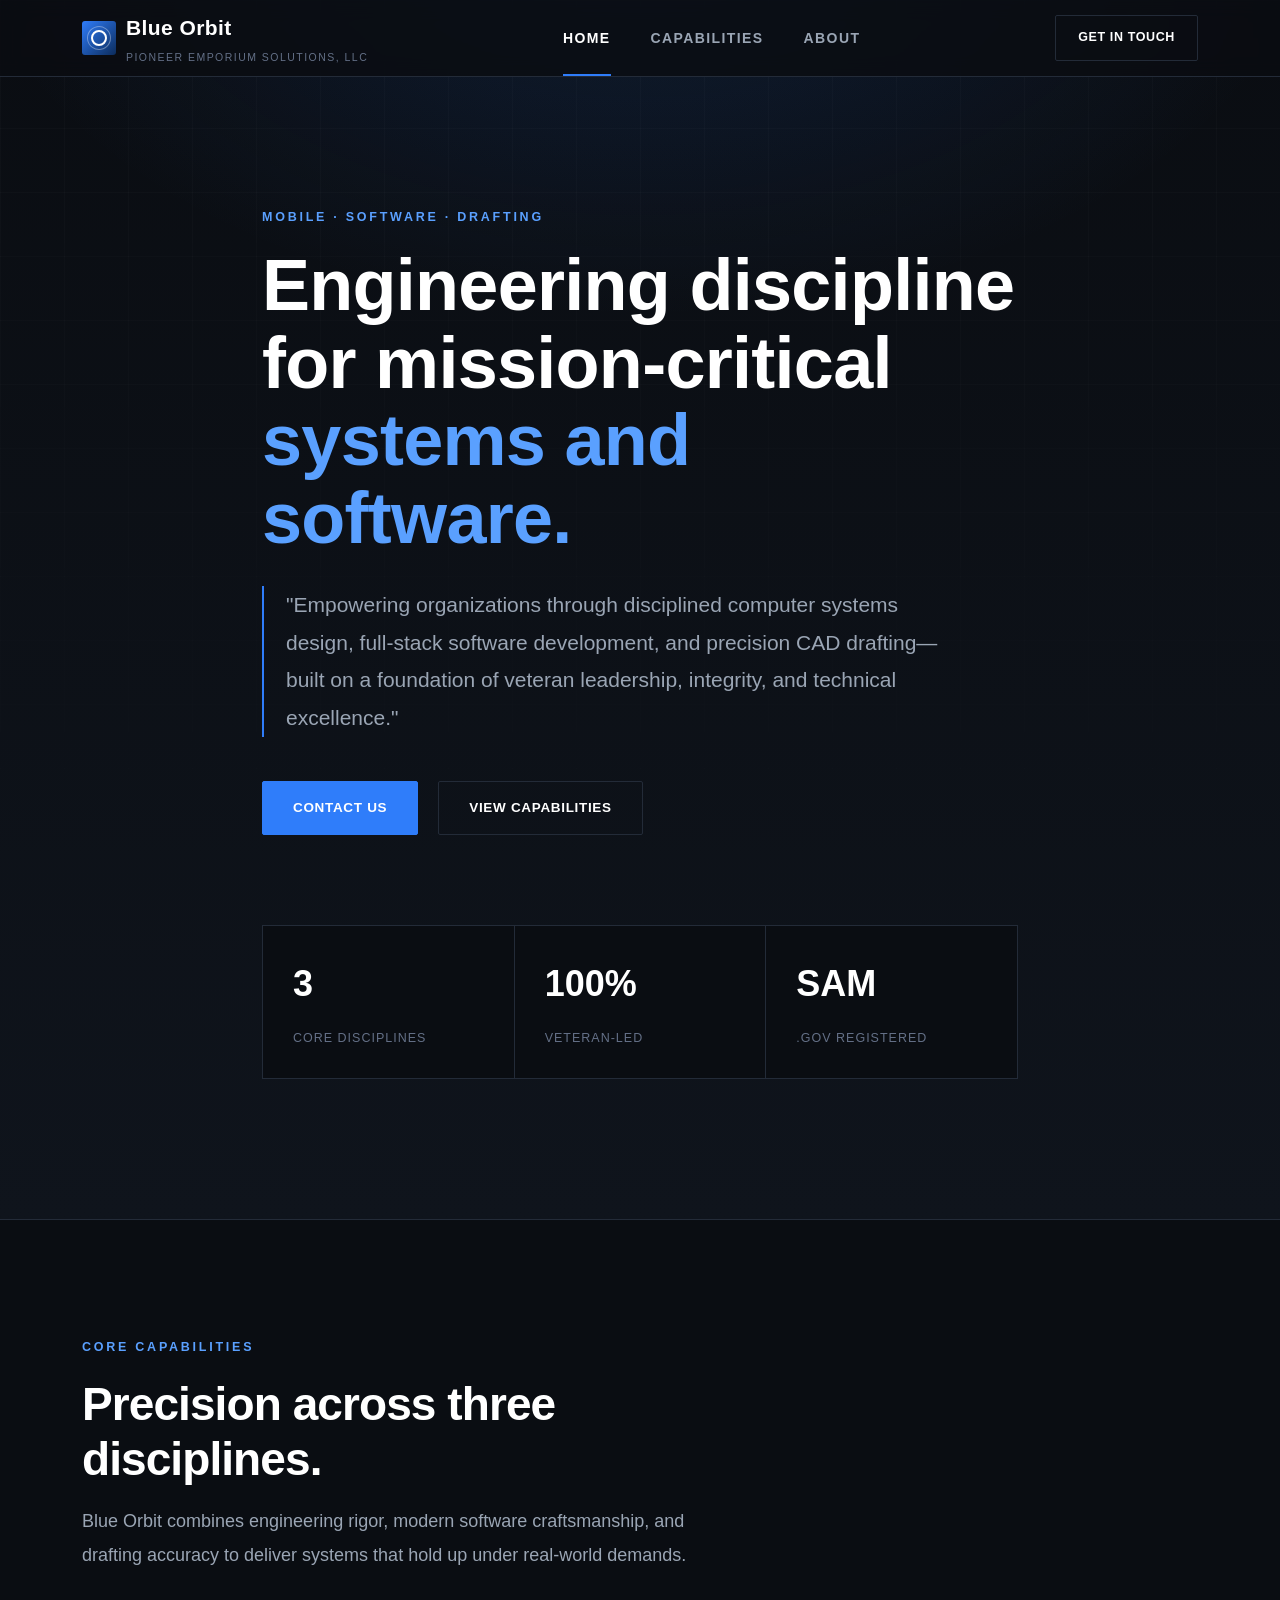
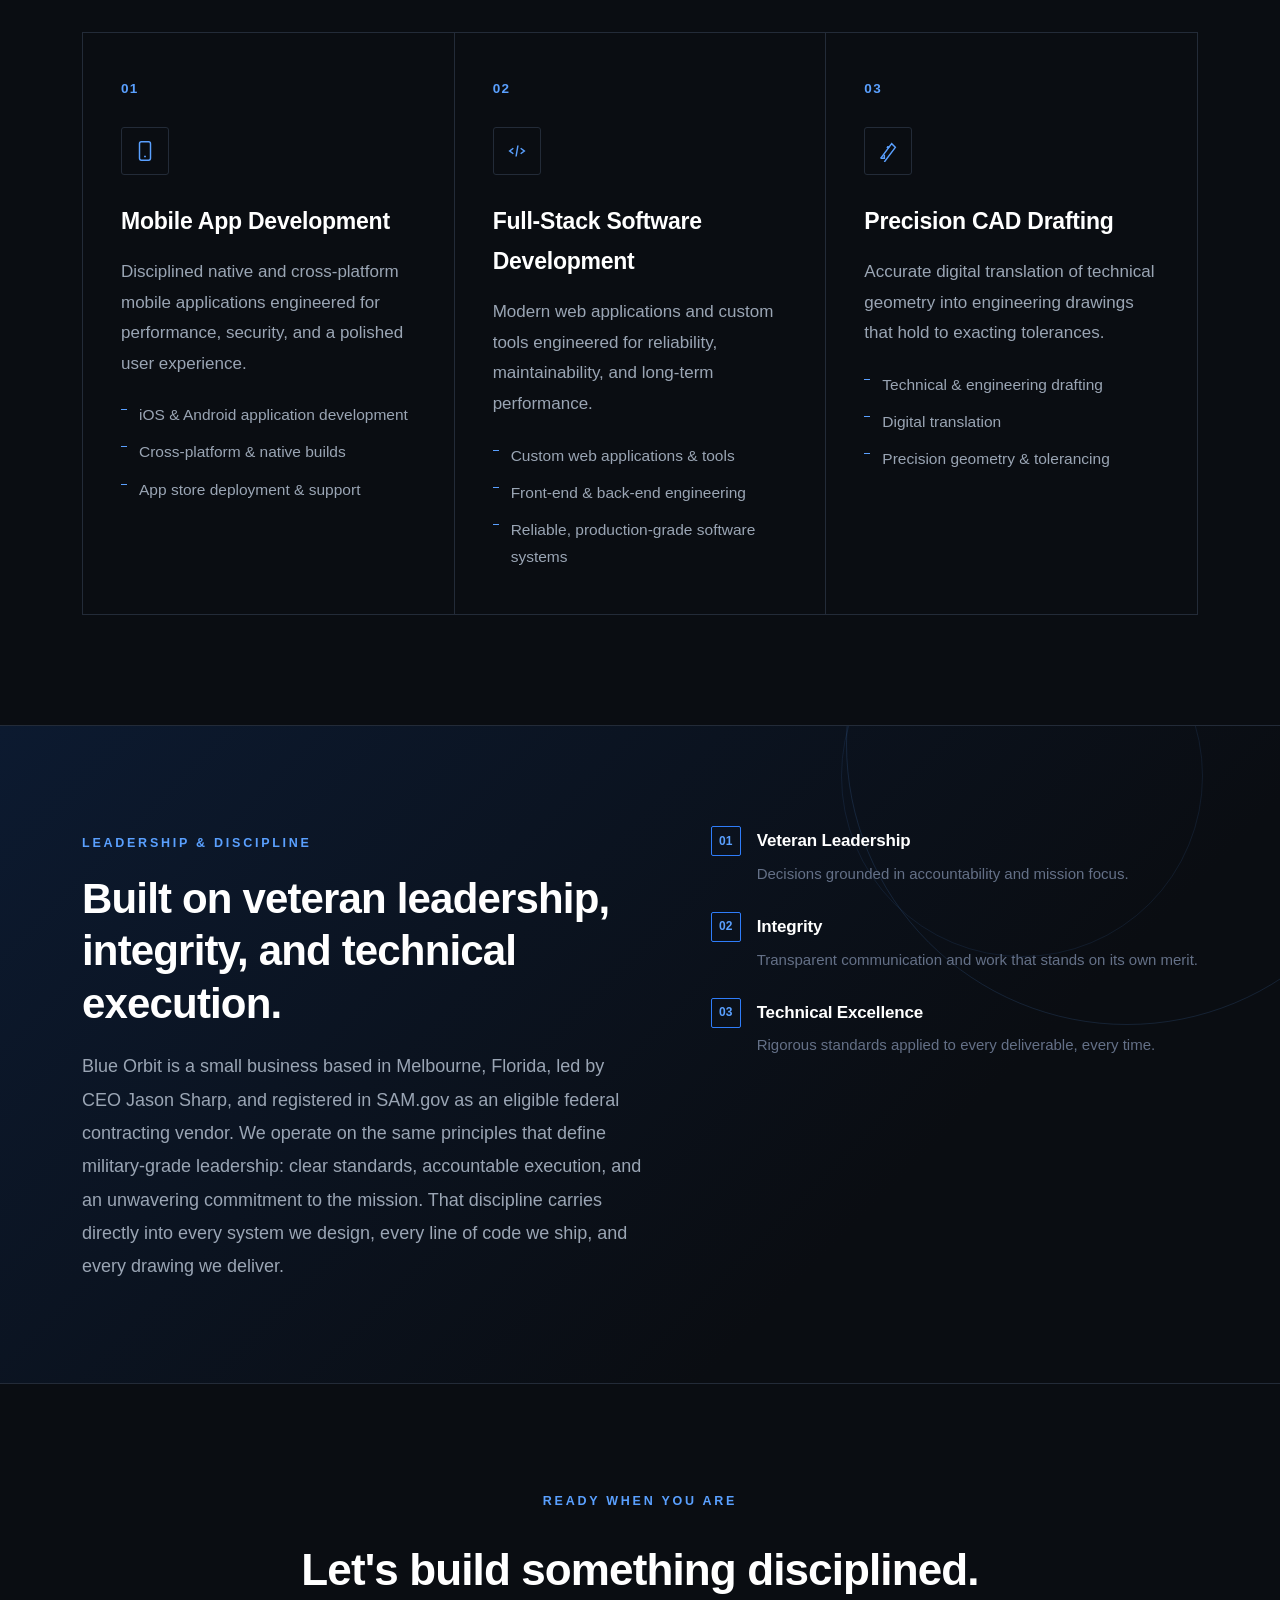
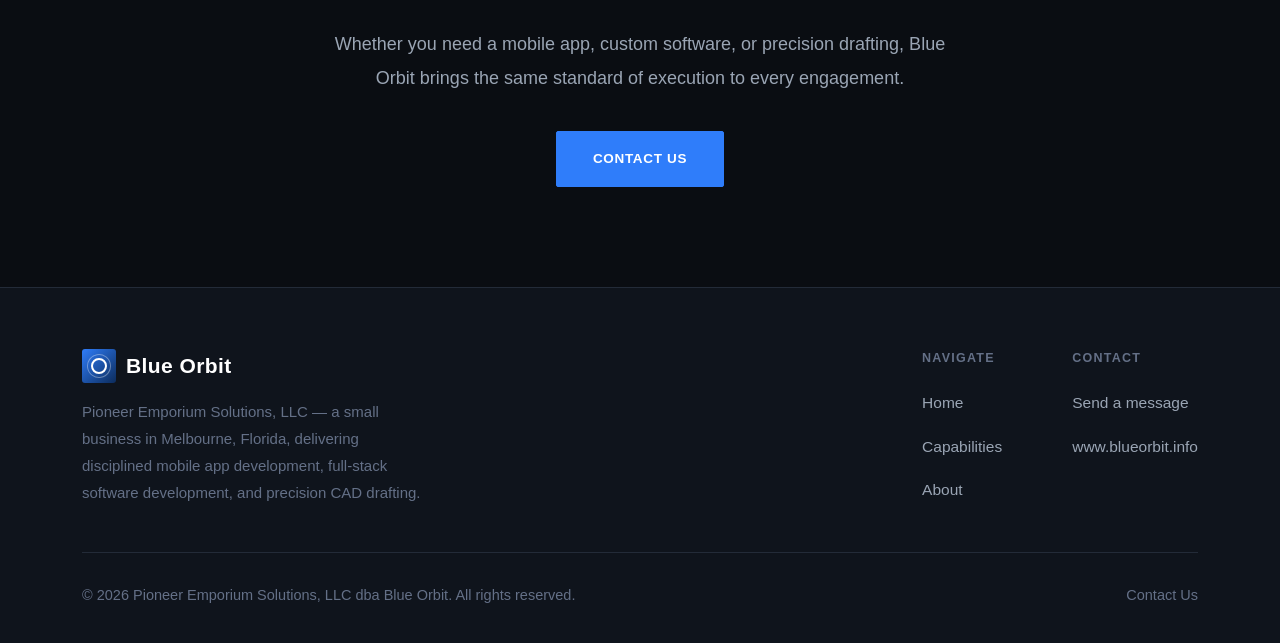
==== commit c8e38386: "Add SAM.gov registration status" ====
--- a/index.html
+++ b/index.html
@@ -4,7 +4,7 @@
 <meta charset="UTF-8">
 <meta name="viewport" content="width=device-width, initial-scale=1.0">
 <title>Blue Orbit | Mobile App Development, Software Development &amp; CAD Drafting</title>
-<meta name="description" content="Blue Orbit (Pioneer Emporium Solutions, LLC) is a veteran-led small business in Melbourne, Florida delivering disciplined mobile app development, full-stack software development, and precision CAD drafting.">
+<meta name="description" content="Blue Orbit (Pioneer Emporium Solutions, LLC) is a veteran-led, SAM.gov-registered small business in Melbourne, Florida delivering disciplined mobile app development, full-stack software development, and precision CAD drafting.">
 <link rel="icon" href="data:,">
 <link rel="stylesheet" href="styles.css">
 </head>
@@ -58,8 +58,8 @@
           <span class="label">Veteran-Led</span>
         </div>
         <div class="hero-stat">
-          <span class="num">01</span>
-          <span class="label">Standard of Execution</span>
+          <span class="num">SAM</span>
+          <span class="label">.gov Registered</span>
         </div>
       </div>
     </div>
@@ -124,7 +124,7 @@
       <div class="banner-copy">
         <span class="eyebrow">Leadership &amp; Discipline</span>
         <h2>Built on veteran leadership, integrity, and technical execution.</h2>
-        <p>Blue Orbit is a small business based in Melbourne, Florida, led by CEO Jason Sharp. We operate on the same principles that define military-grade leadership: clear standards, accountable execution, and an unwavering commitment to the mission. That discipline carries directly into every system we design, every line of code we ship, and every drawing we deliver.</p>
+        <p>Blue Orbit is a small business based in Melbourne, Florida, led by CEO Jason Sharp, and registered in SAM.gov as an eligible federal contracting vendor. We operate on the same principles that define military-grade leadership: clear standards, accountable execution, and an unwavering commitment to the mission. That discipline carries directly into every system we design, every line of code we ship, and every drawing we deliver.</p>
       </div>
       <div class="banner-pillars">
         <div class="pillar">
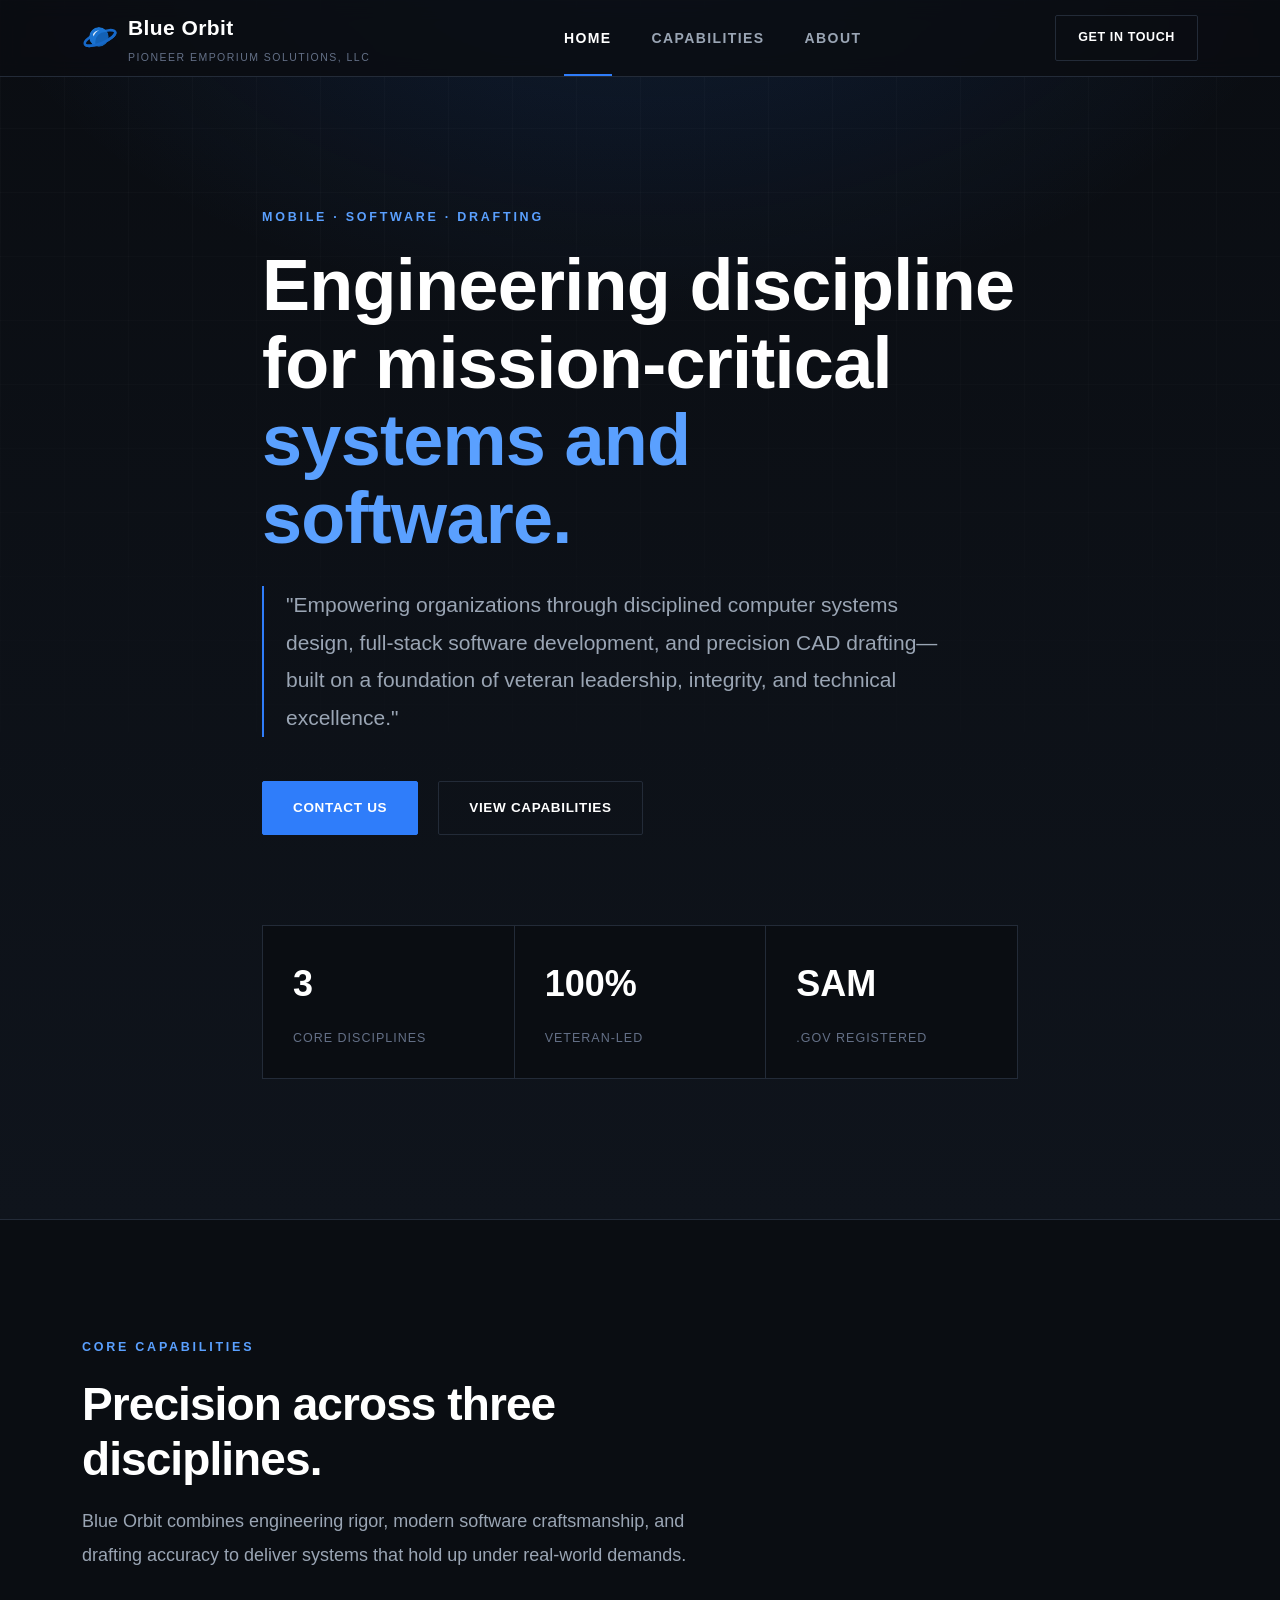
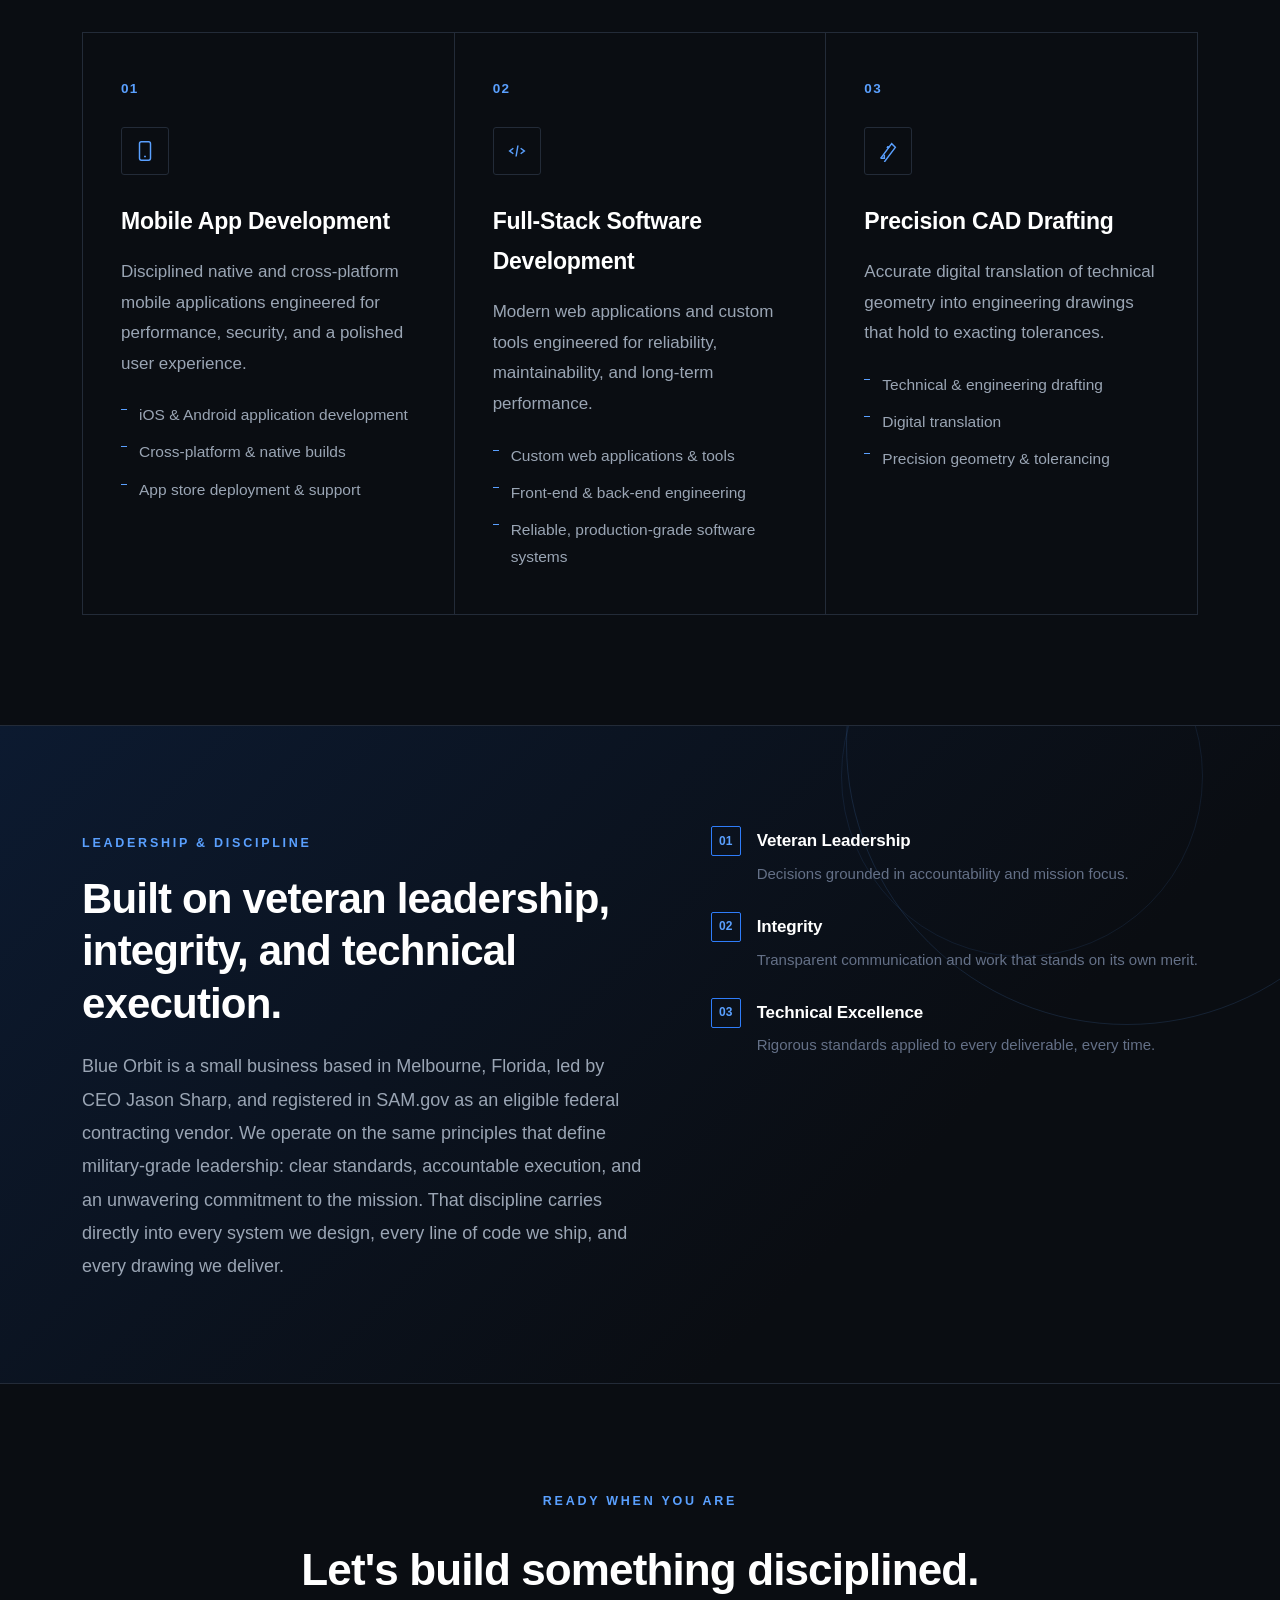
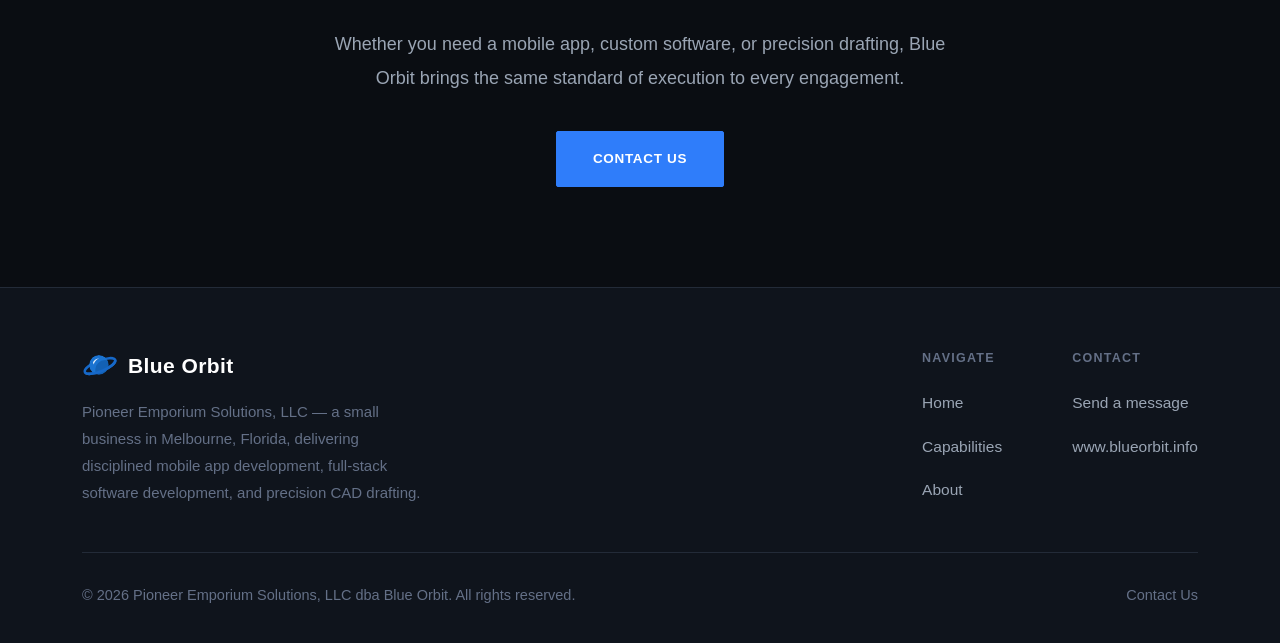
==== commit 54c1a7e1: "Wire up logo mark and favicon" ====
--- a/index.html
+++ b/index.html
@@ -5,7 +5,8 @@
 <meta name="viewport" content="width=device-width, initial-scale=1.0">
 <title>Blue Orbit | Mobile App Development, Software Development &amp; CAD Drafting</title>
 <meta name="description" content="Blue Orbit (Pioneer Emporium Solutions, LLC) is a veteran-led, SAM.gov-registered small business in Melbourne, Florida delivering disciplined mobile app development, full-stack software development, and precision CAD drafting.">
-<link rel="icon" href="data:,">
+<link rel="icon" href="logo.svg" type="image/svg+xml">
+<link rel="apple-touch-icon" href="logo.svg">
 <link rel="stylesheet" href="styles.css">
 </head>
 <body>
@@ -13,7 +14,7 @@
 <header class="site-header">
   <div class="container navbar">
     <a href="index.html" class="brand">
-      <span class="brand-mark" aria-hidden="true"></span>
+      <img src="logo.svg" alt="" class="brand-mark" width="36" height="36">
       <span>
         Blue Orbit
         <span class="brand-name-sub">Pioneer Emporium Solutions, LLC</span>
@@ -168,7 +169,7 @@
     <div class="footer-top">
       <div class="footer-brand">
         <a href="index.html" class="brand">
-          <span class="brand-mark" aria-hidden="true"></span>
+          <img src="logo.svg" alt="" class="brand-mark" width="36" height="36">
           <span>Blue Orbit</span>
         </a>
         <p>Pioneer Emporium Solutions, LLC &mdash; a small business in Melbourne, Florida, delivering disciplined mobile app development, full-stack software development, and precision CAD drafting.</p>
--- a/styles.css
+++ b/styles.css
@@ -121,34 +121,10 @@
 }
 
 .brand-mark {
-  width: 34px;
-  height: 34px;
-  border-radius: 3px;
-  background: linear-gradient(135deg, var(--color-accent) 0%, #0c2c5c 100%);
-  display: flex;
-  align-items: center;
-  justify-content: center;
-  position: relative;
+  width: 36px;
+  height: 36px;
   flex-shrink: 0;
-}
-
-.brand-mark::before {
-  content: "";
-  width: 12px;
-  height: 12px;
-  border: 2px solid var(--color-white);
-  border-radius: 50%;
-  box-shadow: 0 0 0 2px transparent;
-}
-
-.brand-mark::after {
-  content: "";
-  position: absolute;
-  width: 22px;
-  height: 22px;
-  border: 1px solid rgba(255, 255, 255, 0.35);
-  border-radius: 50%;
-  transform: rotate(35deg);
+  display: block;
 }
 
 .brand-name-sub {
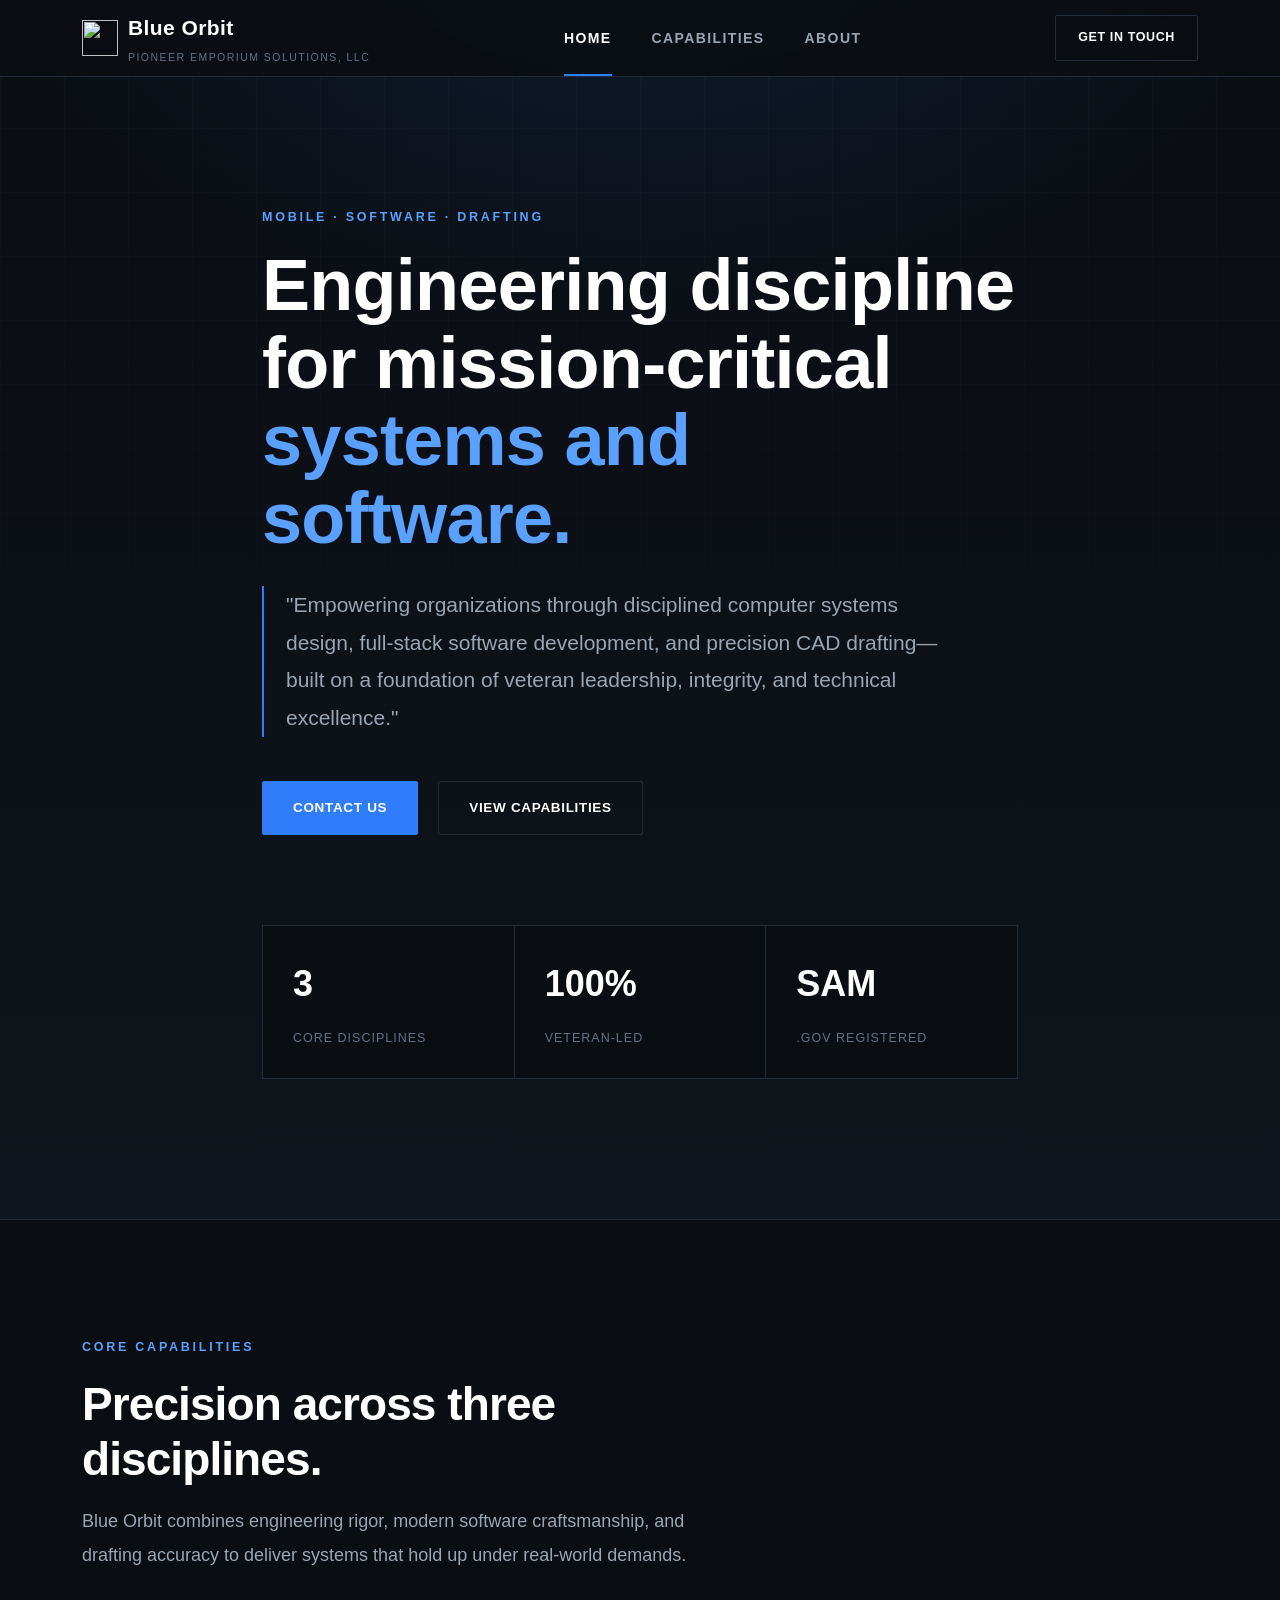
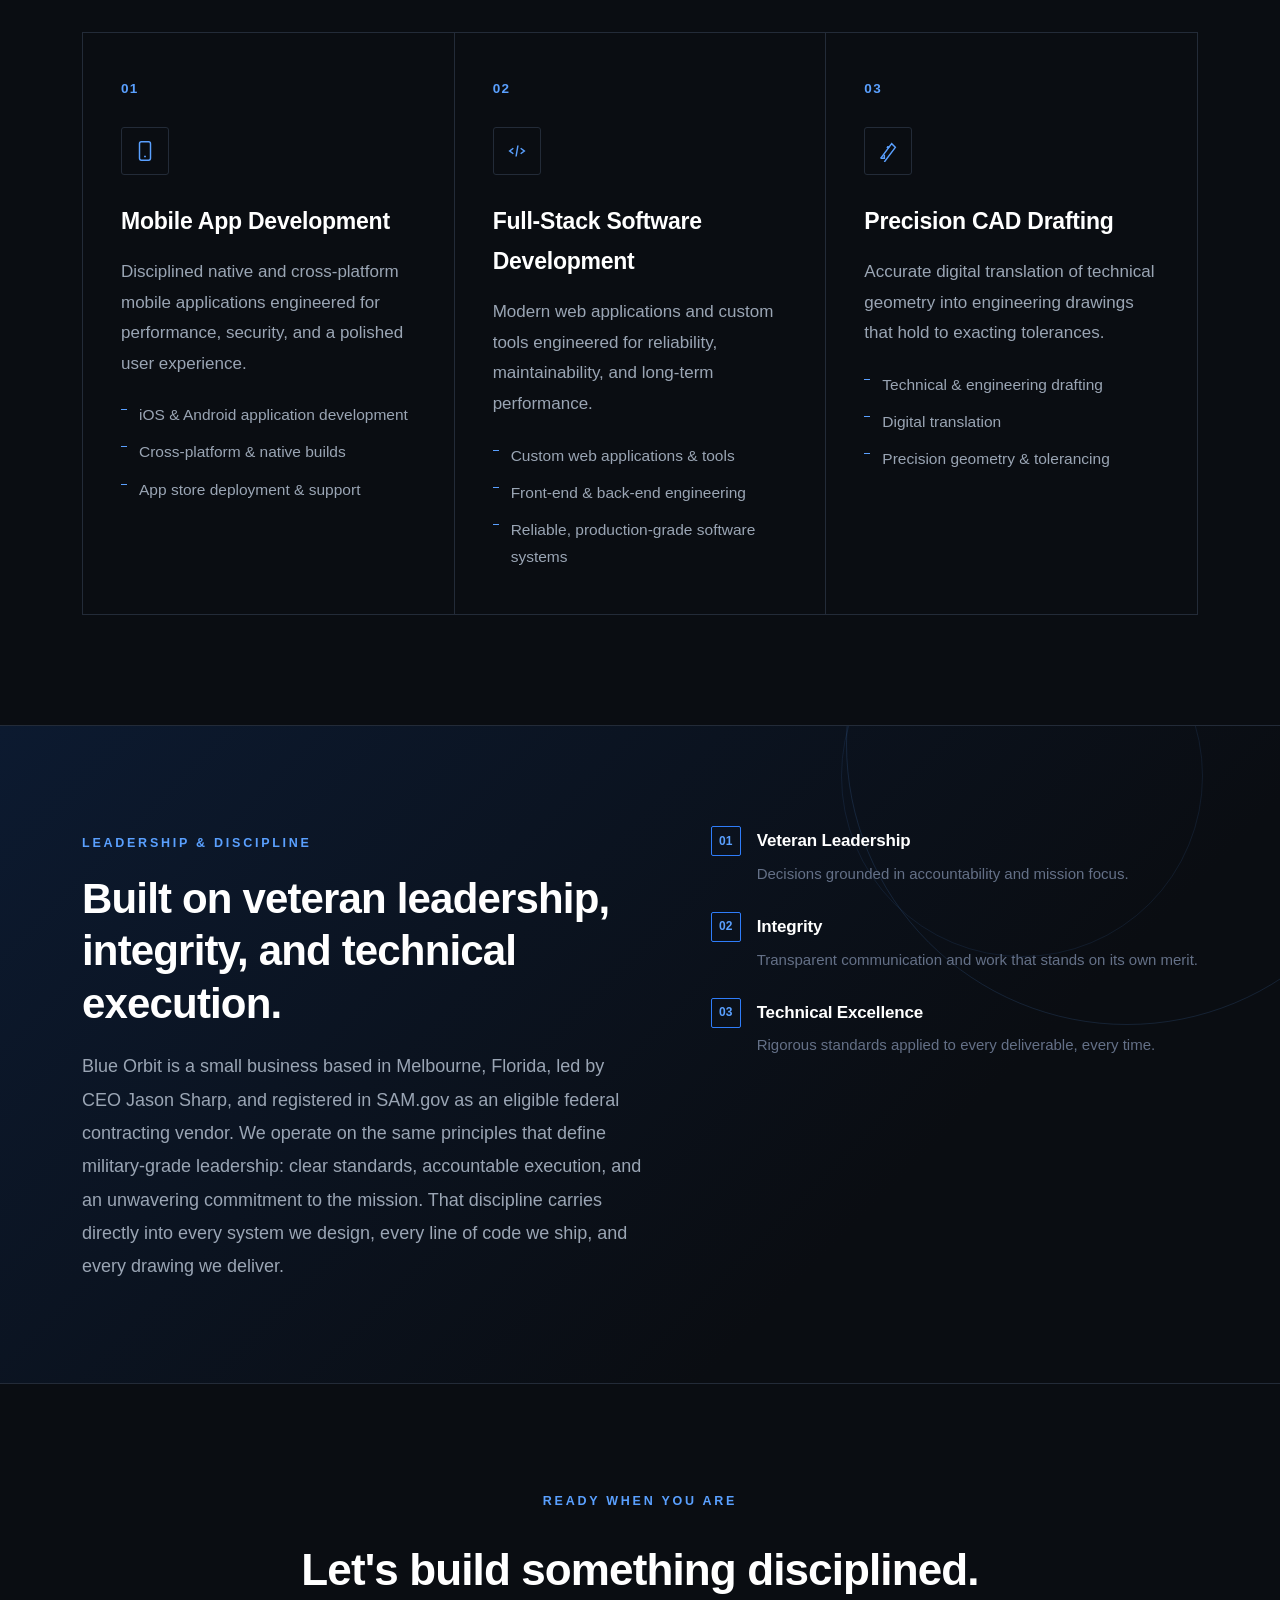
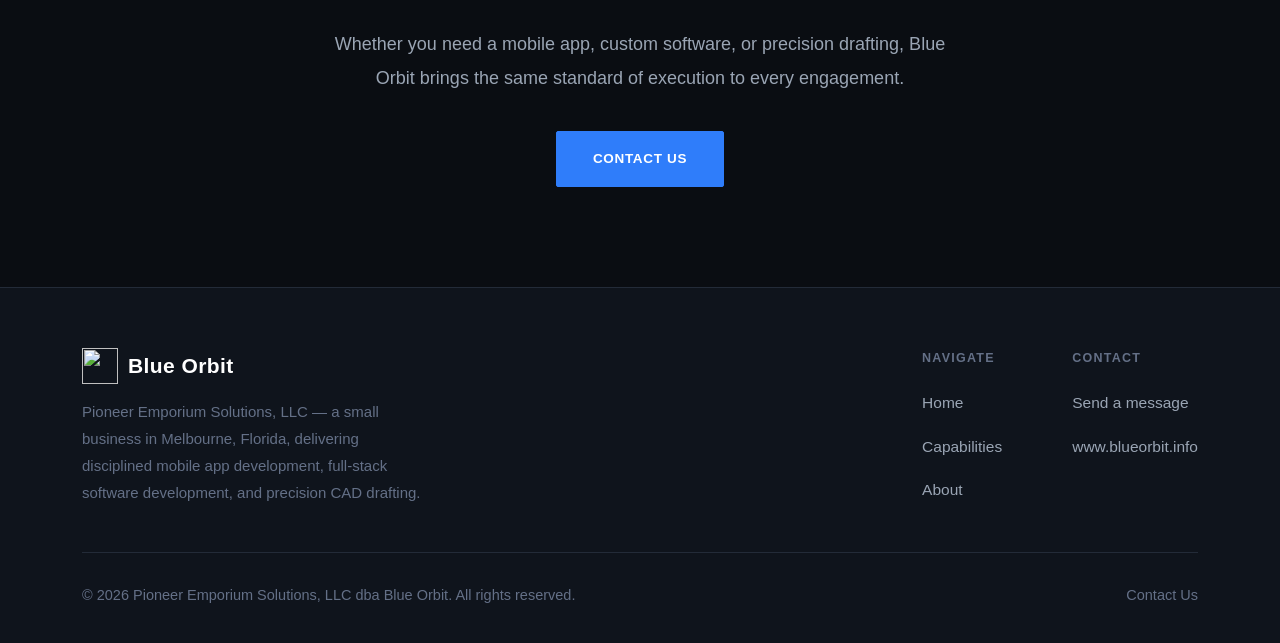
==== commit 105c3a79: "Use provided logo and favicon images" ====
--- a/index.html
+++ b/index.html
@@ -5,8 +5,8 @@
 <meta name="viewport" content="width=device-width, initial-scale=1.0">
 <title>Blue Orbit | Mobile App Development, Software Development &amp; CAD Drafting</title>
 <meta name="description" content="Blue Orbit (Pioneer Emporium Solutions, LLC) is a veteran-led, SAM.gov-registered small business in Melbourne, Florida delivering disciplined mobile app development, full-stack software development, and precision CAD drafting.">
-<link rel="icon" href="logo.svg" type="image/svg+xml">
-<link rel="apple-touch-icon" href="logo.svg">
+<link rel="icon" href="favicon.png" type="image/png">
+<link rel="apple-touch-icon" href="favicon.png">
 <link rel="stylesheet" href="styles.css">
 </head>
 <body>
@@ -14,7 +14,7 @@
 <header class="site-header">
   <div class="container navbar">
     <a href="index.html" class="brand">
-      <img src="logo.svg" alt="" class="brand-mark" width="36" height="36">
+      <img src="logo.png" alt="" class="brand-mark" width="36" height="36">
       <span>
         Blue Orbit
         <span class="brand-name-sub">Pioneer Emporium Solutions, LLC</span>
@@ -169,7 +169,7 @@
     <div class="footer-top">
       <div class="footer-brand">
         <a href="index.html" class="brand">
-          <img src="logo.svg" alt="" class="brand-mark" width="36" height="36">
+          <img src="logo.png" alt="" class="brand-mark" width="36" height="36">
           <span>Blue Orbit</span>
         </a>
         <p>Pioneer Emporium Solutions, LLC &mdash; a small business in Melbourne, Florida, delivering disciplined mobile app development, full-stack software development, and precision CAD drafting.</p>
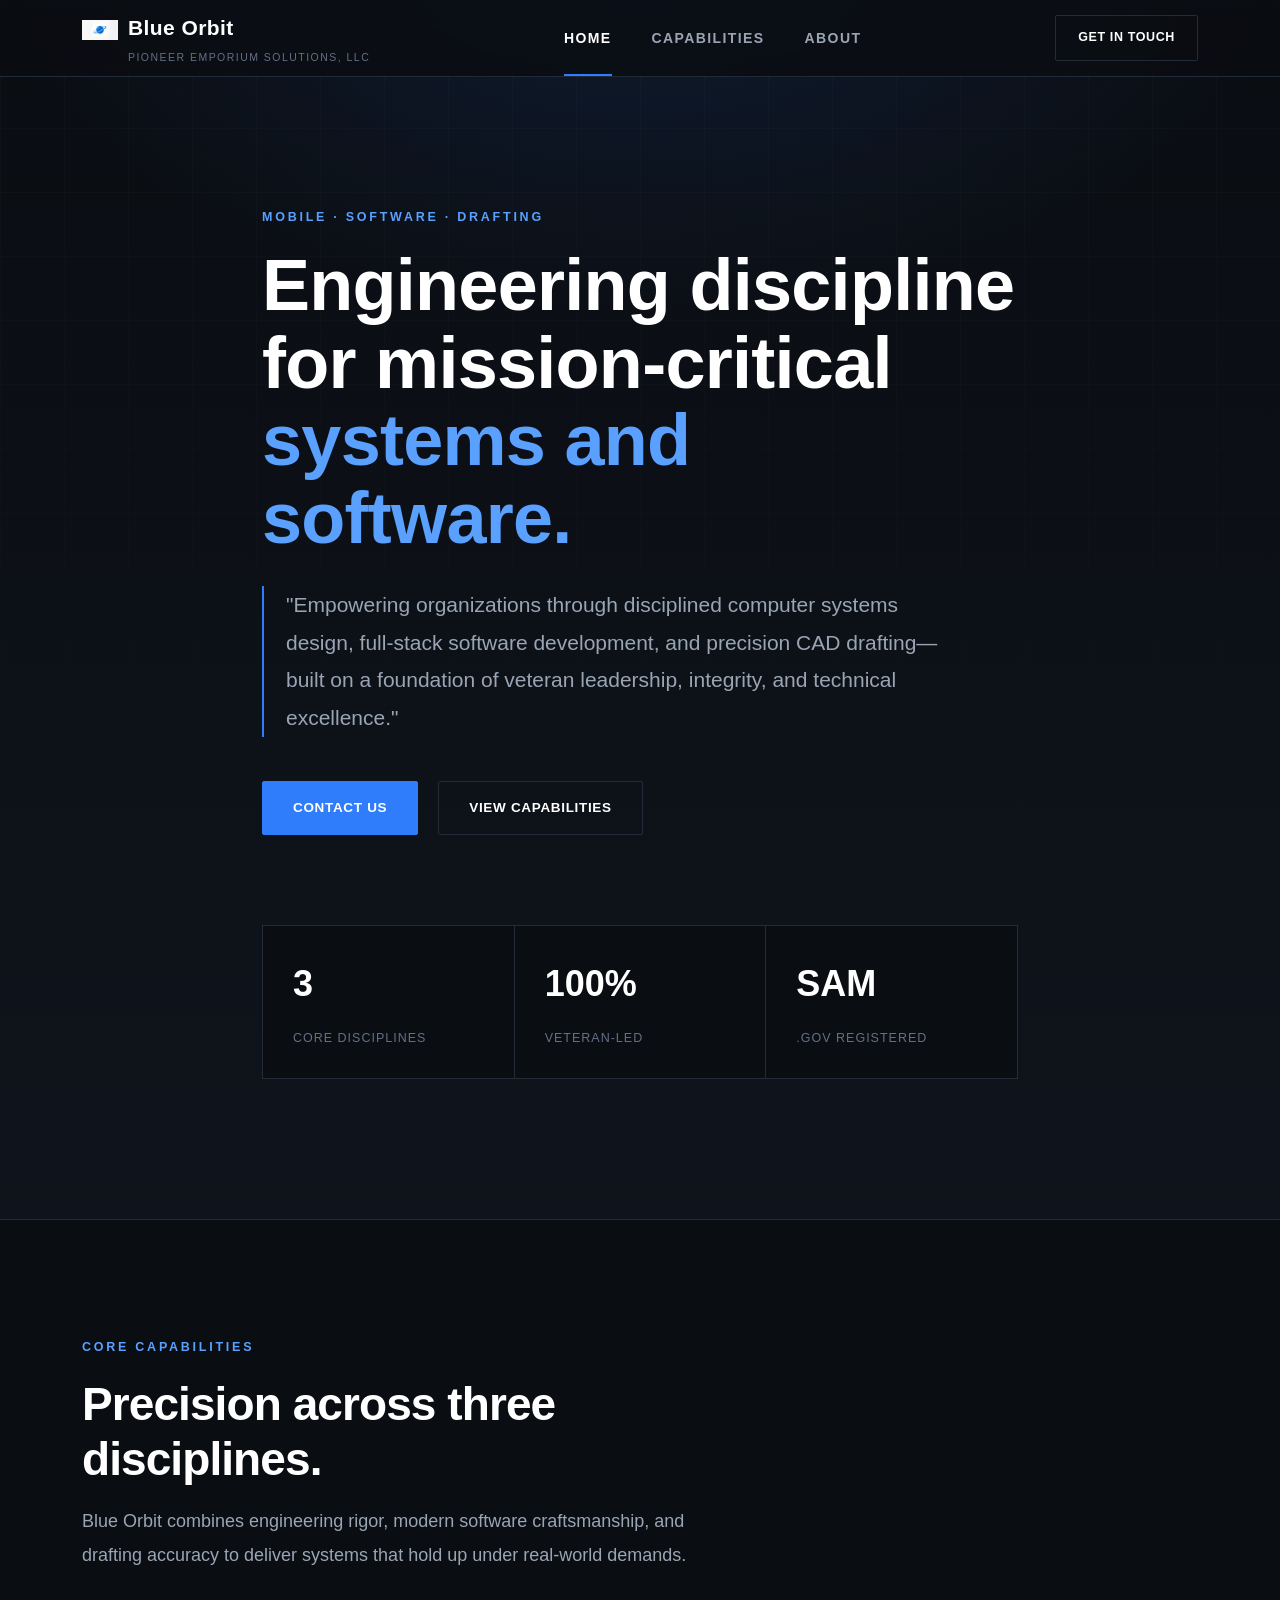
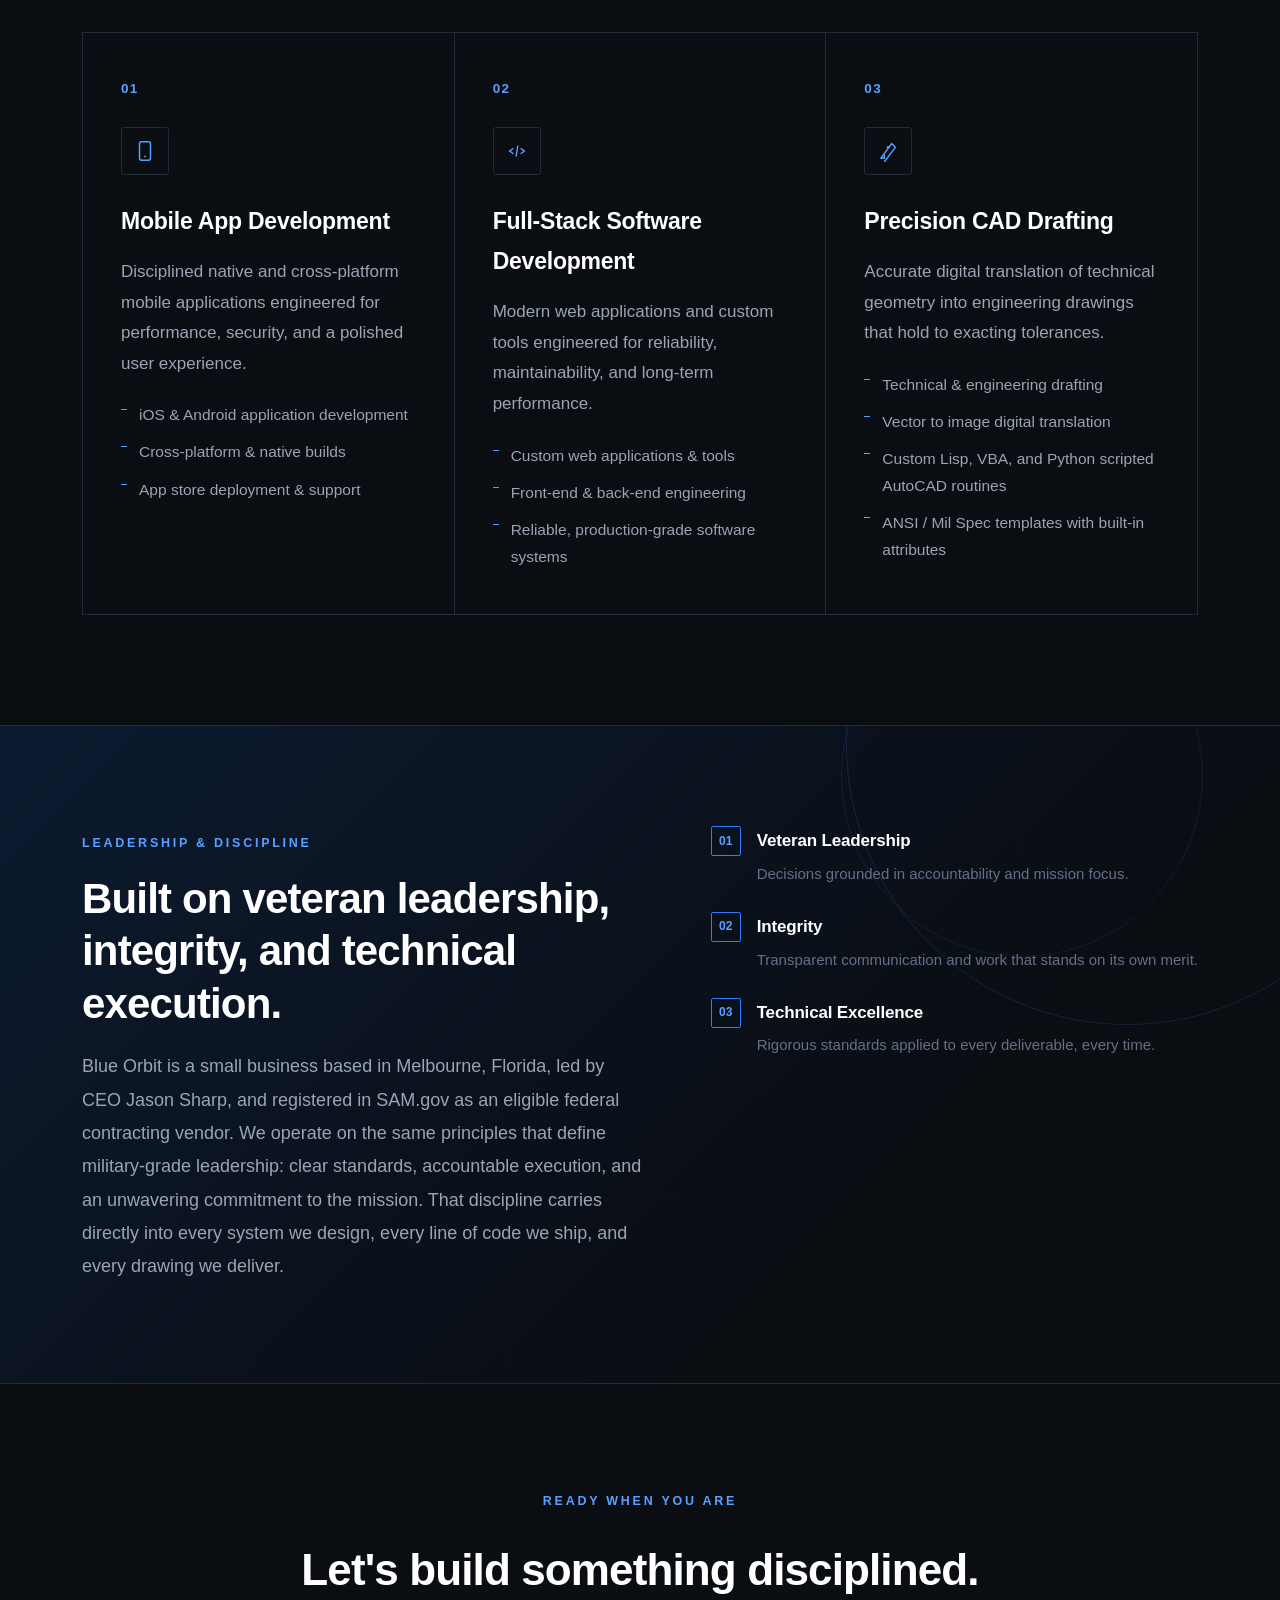
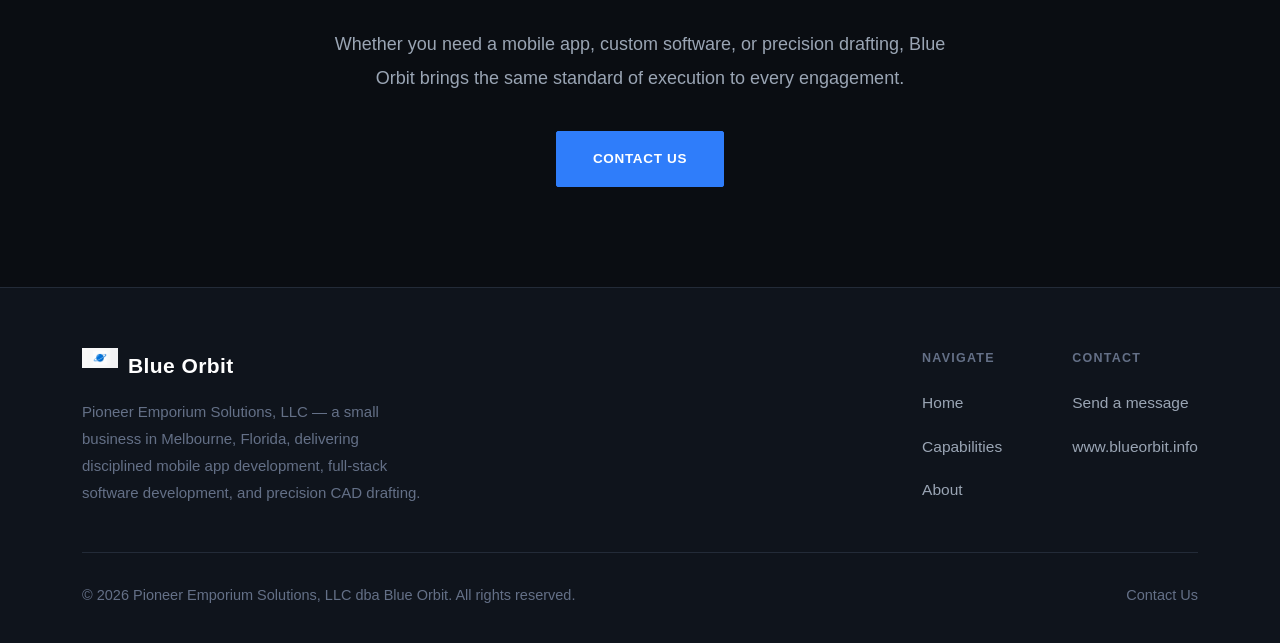
==== commit ffef33d9: "Update CAD drafting capabilities" ====
--- a/index.html
+++ b/index.html
@@ -14,7 +14,7 @@
 <header class="site-header">
   <div class="container navbar">
     <a href="index.html" class="brand">
-      <img src="logo.png" alt="" class="brand-mark" width="36" height="36">
+      <span class="brand-mark"><img src="favicon.png" alt=""></span>
       <span>
         Blue Orbit
         <span class="brand-name-sub">Pioneer Emporium Solutions, LLC</span>
@@ -112,8 +112,9 @@
           <p>Accurate digital translation of technical geometry into engineering drawings that hold to exacting tolerances.</p>
           <ul class="card-list">
             <li>Technical &amp; engineering drafting</li>
-            <li>Digital translation</li>
-            <li>Precision geometry &amp; tolerancing</li>
+            <li>Vector to image digital translation</li>
+            <li>Custom Lisp, VBA, and Python scripted AutoCAD routines</li>
+            <li>ANSI / Mil Spec templates with built-in attributes</li>
           </ul>
         </div>
       </div>
@@ -169,7 +170,7 @@
     <div class="footer-top">
       <div class="footer-brand">
         <a href="index.html" class="brand">
-          <img src="logo.png" alt="" class="brand-mark" width="36" height="36">
+          <span class="brand-mark"><img src="favicon.png" alt=""></span>
           <span>Blue Orbit</span>
         </a>
         <p>Pioneer Emporium Solutions, LLC &mdash; a small business in Melbourne, Florida, delivering disciplined mobile app development, full-stack software development, and precision CAD drafting.</p>
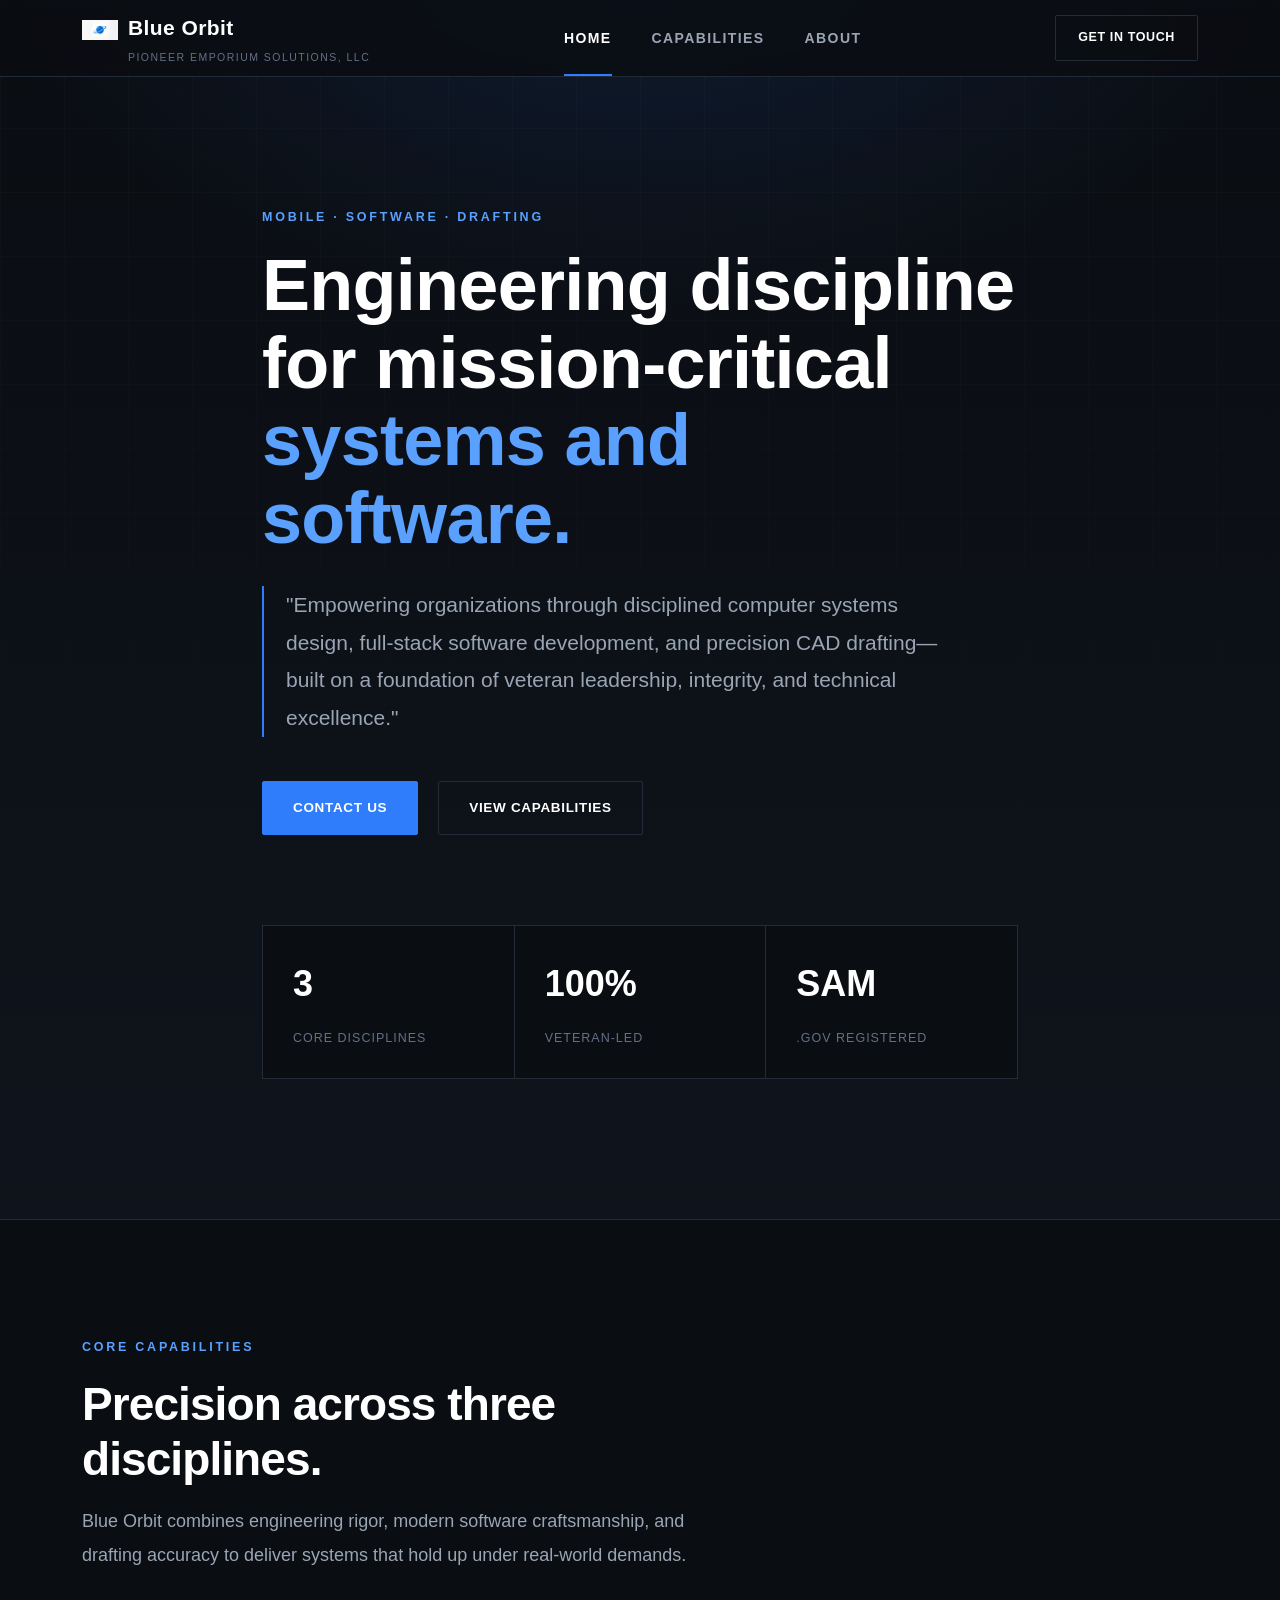
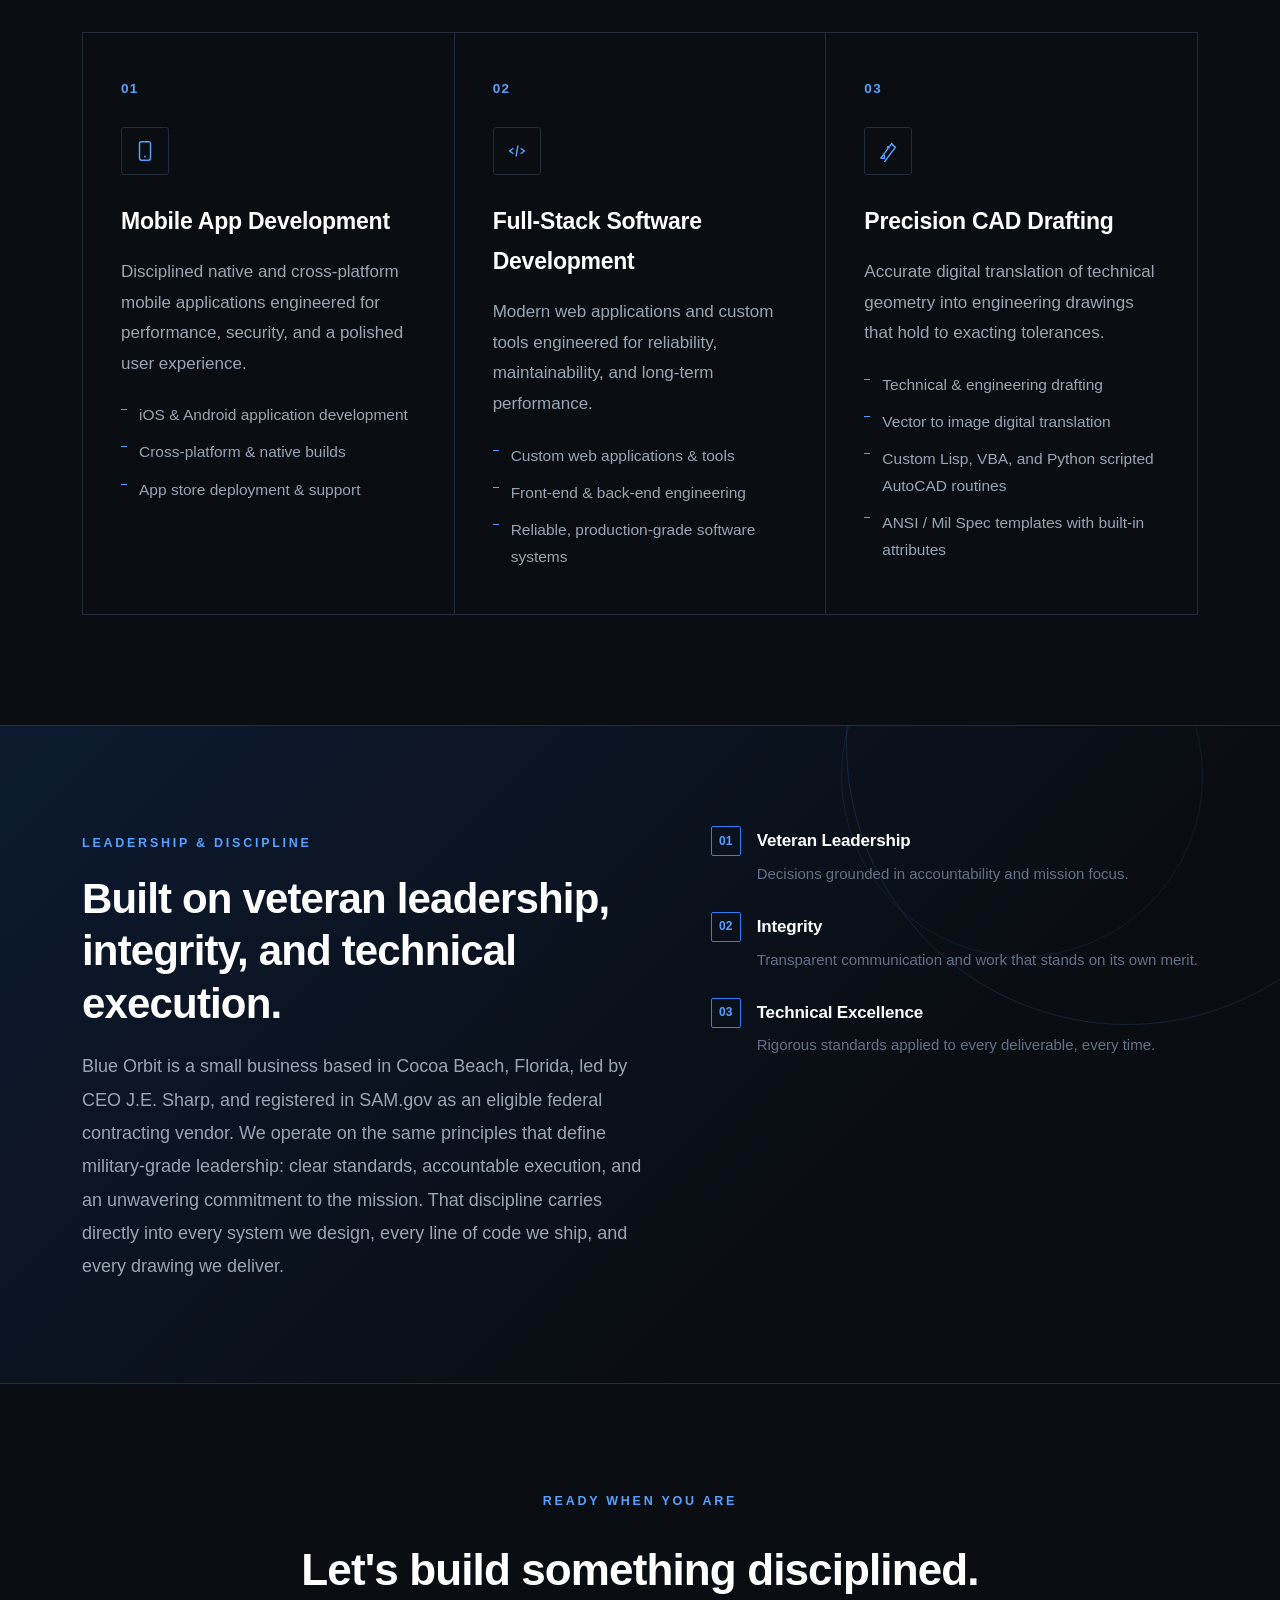
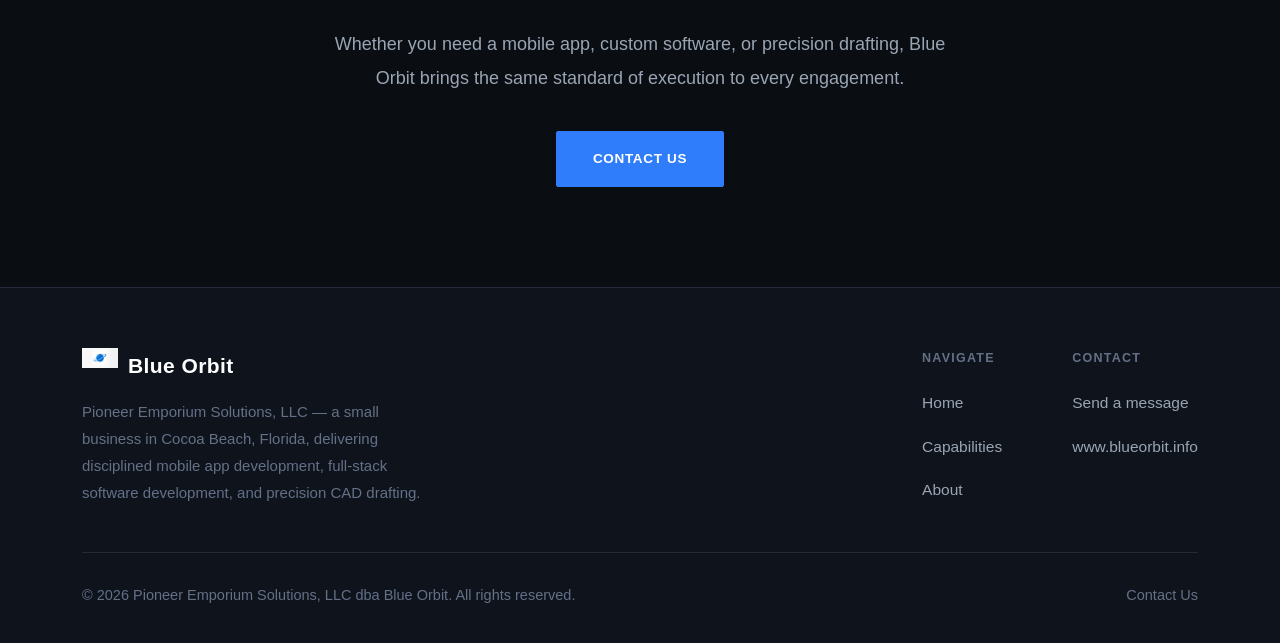
==== commit 2236b456: "Update location to Cocoa Beach and CEO to J.E. Sharp" ====
--- a/index.html
+++ b/index.html
@@ -4,7 +4,7 @@
 <meta charset="UTF-8">
 <meta name="viewport" content="width=device-width, initial-scale=1.0">
 <title>Blue Orbit | Mobile App Development, Software Development &amp; CAD Drafting</title>
-<meta name="description" content="Blue Orbit (Pioneer Emporium Solutions, LLC) is a veteran-led, SAM.gov-registered small business in Melbourne, Florida delivering disciplined mobile app development, full-stack software development, and precision CAD drafting.">
+<meta name="description" content="Blue Orbit (Pioneer Emporium Solutions, LLC) is a veteran-led, SAM.gov-registered small business in Cocoa Beach, Florida delivering disciplined mobile app development, full-stack software development, and precision CAD drafting.">
 <link rel="icon" href="favicon.png" type="image/png">
 <link rel="apple-touch-icon" href="favicon.png">
 <link rel="stylesheet" href="styles.css">
@@ -126,7 +126,7 @@
       <div class="banner-copy">
         <span class="eyebrow">Leadership &amp; Discipline</span>
         <h2>Built on veteran leadership, integrity, and technical execution.</h2>
-        <p>Blue Orbit is a small business based in Melbourne, Florida, led by CEO Jason Sharp, and registered in SAM.gov as an eligible federal contracting vendor. We operate on the same principles that define military-grade leadership: clear standards, accountable execution, and an unwavering commitment to the mission. That discipline carries directly into every system we design, every line of code we ship, and every drawing we deliver.</p>
+        <p>Blue Orbit is a small business based in Cocoa Beach, Florida, led by CEO J.E. Sharp, and registered in SAM.gov as an eligible federal contracting vendor. We operate on the same principles that define military-grade leadership: clear standards, accountable execution, and an unwavering commitment to the mission. That discipline carries directly into every system we design, every line of code we ship, and every drawing we deliver.</p>
       </div>
       <div class="banner-pillars">
         <div class="pillar">
@@ -173,7 +173,7 @@
           <span class="brand-mark"><img src="favicon.png" alt=""></span>
           <span>Blue Orbit</span>
         </a>
-        <p>Pioneer Emporium Solutions, LLC &mdash; a small business in Melbourne, Florida, delivering disciplined mobile app development, full-stack software development, and precision CAD drafting.</p>
+        <p>Pioneer Emporium Solutions, LLC &mdash; a small business in Cocoa Beach, Florida, delivering disciplined mobile app development, full-stack software development, and precision CAD drafting.</p>
       </div>
       <div class="footer-cols">
         <div class="footer-col">
